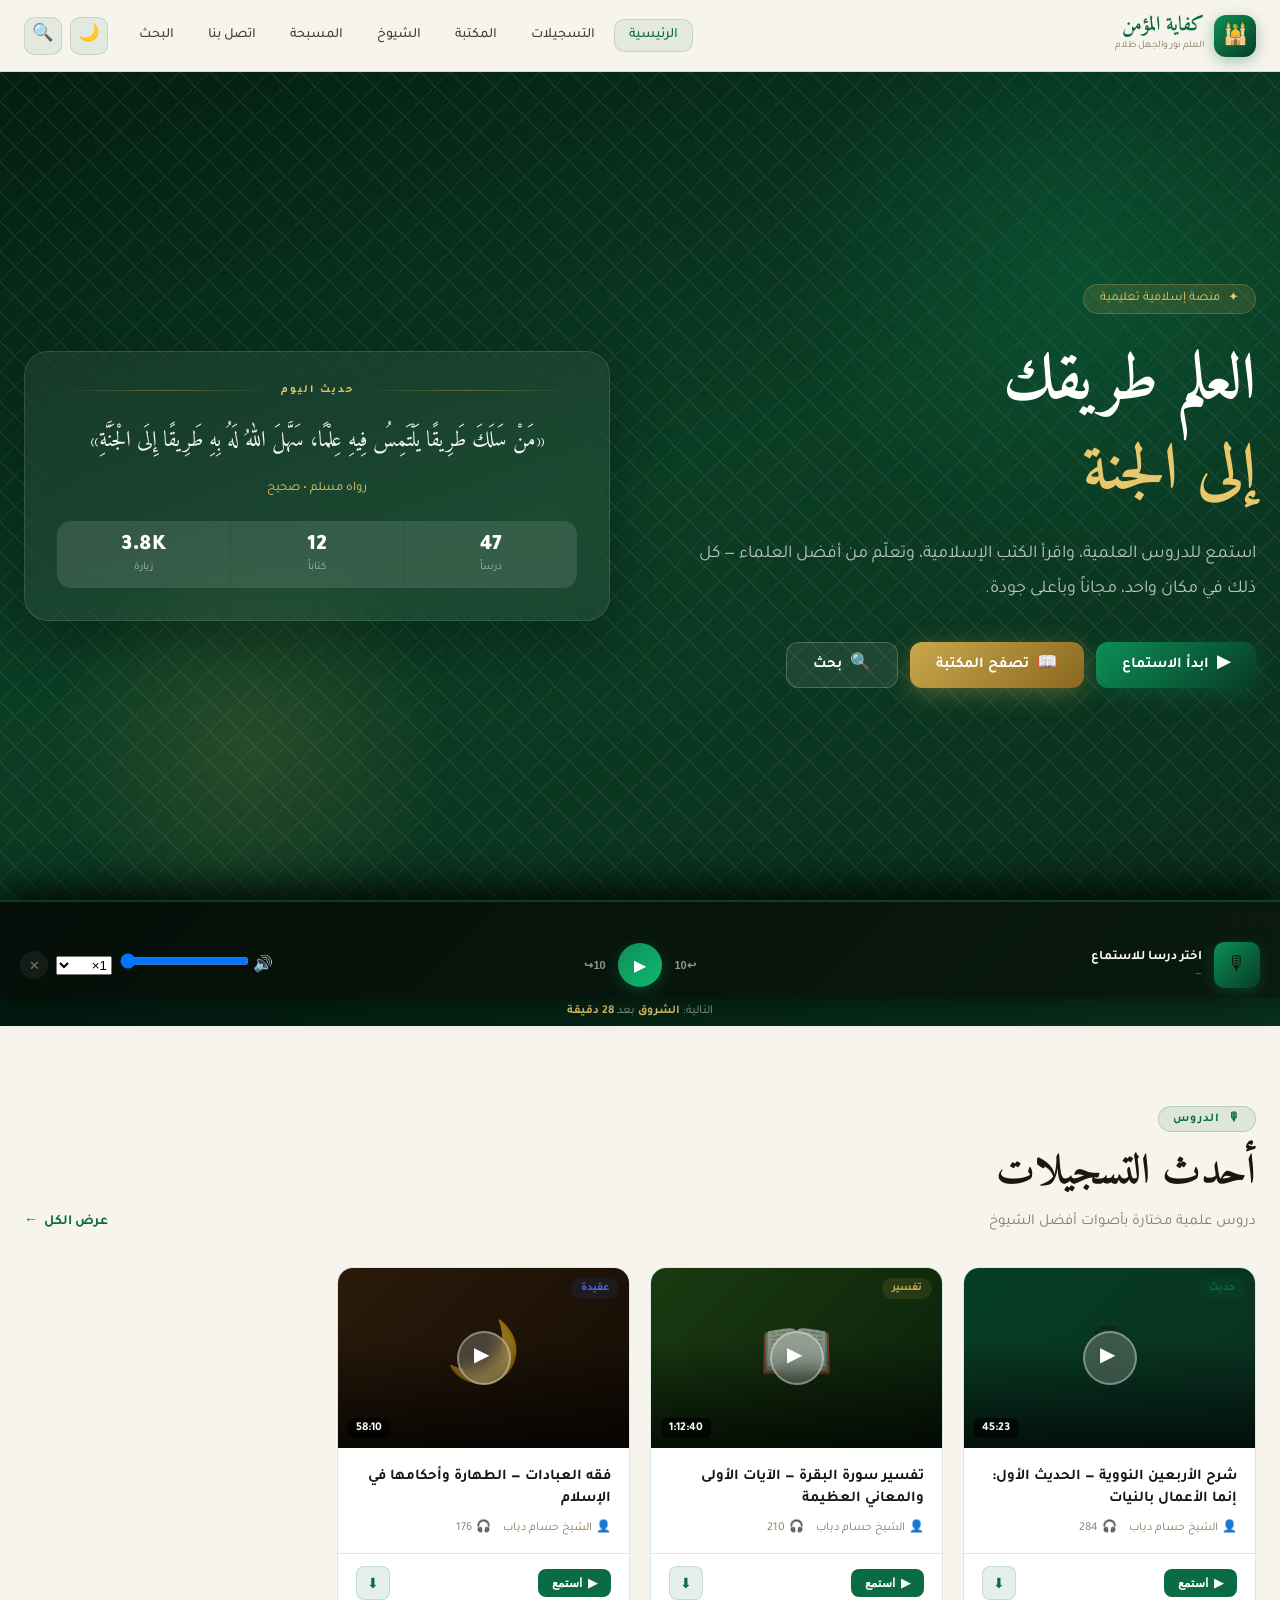
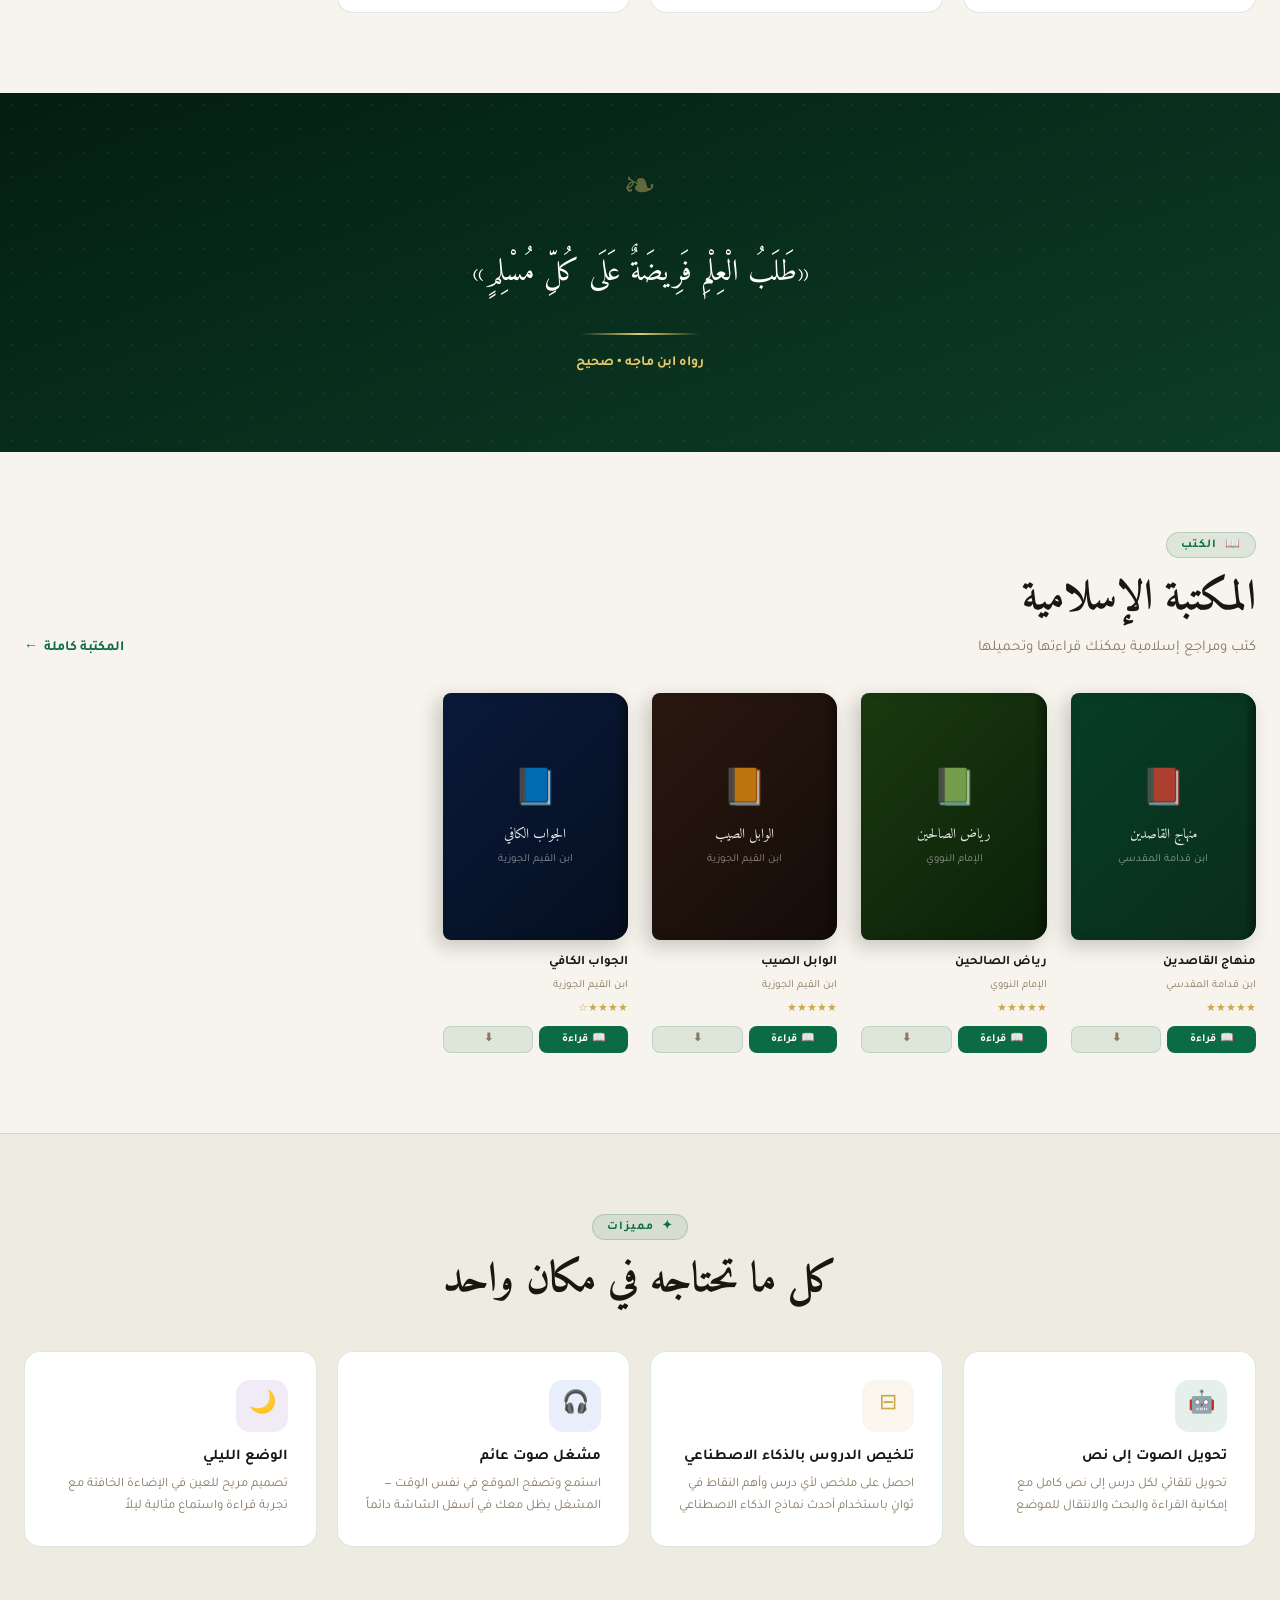
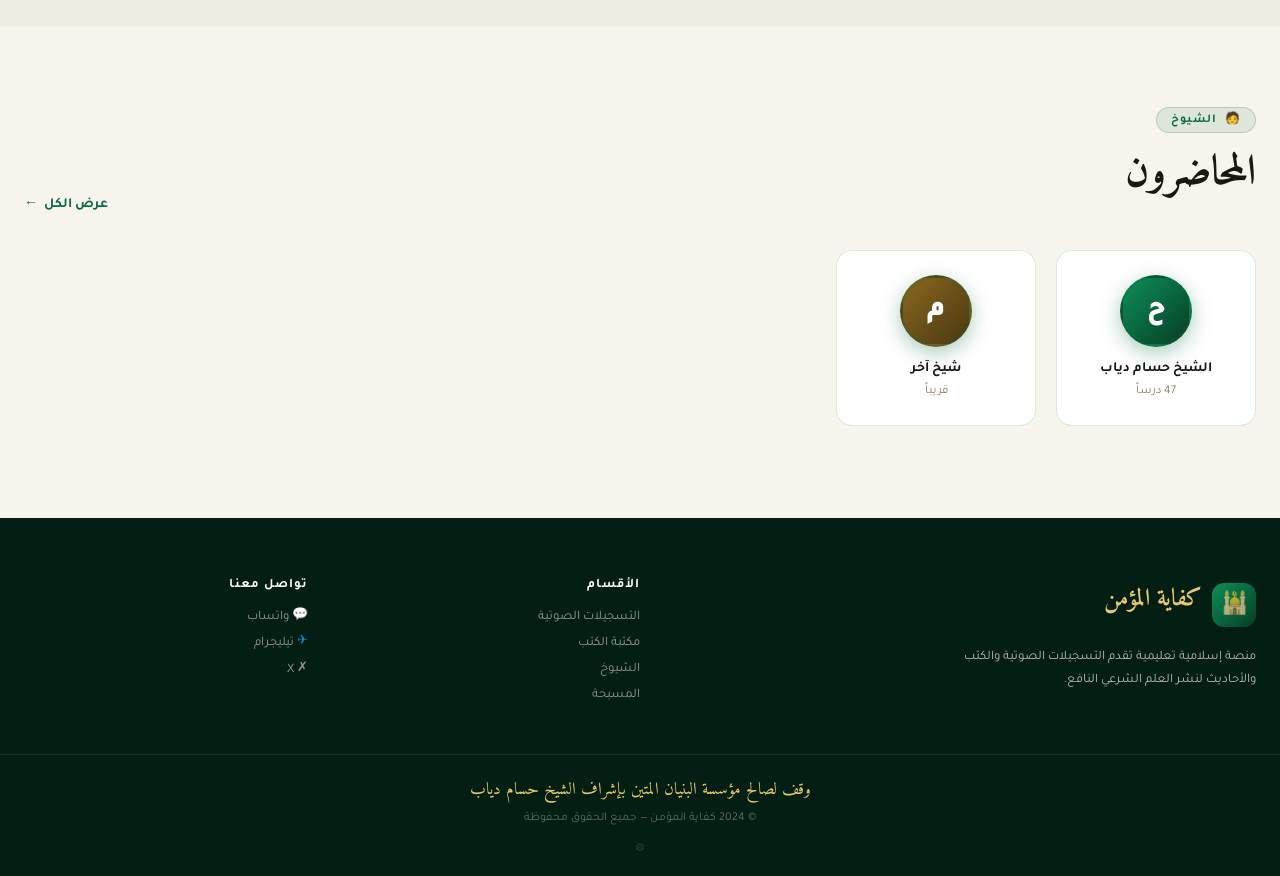
==== index.html @ f6c6e43e "Add files via upload" ====
<!DOCTYPE html>
<html lang="ar" dir="rtl">
<head>
<meta charset="UTF-8">
<meta name="viewport" content="width=device-width, initial-scale=1.0">
<title>كفاية المؤمن</title>
<script>(function(){var t=localStorage.getItem('theme');if(t==='dark')document.documentElement.setAttribute('data-theme','dark');})()</script>
<link rel="stylesheet" href="styles.css">
<link href="https://fonts.googleapis.com/css2?family=Amiri+Quran&family=Amiri:ital,wght@0,400;0,700;1,400&family=Tajawal:wght@300;400;500;700;800;900&family=Noto+Naskh+Arabic:wght@400;500;600;700&display=swap" rel="stylesheet">

</head>
<body>

<!-- NAV -->
<nav id="main-nav">
  <div class="nav-inner">
    <div class="nav-logo" onclick="window.location.href=window.location.pathname" style="cursor:pointer">
      <div class="nav-logo-icon">🕌</div>
      <div class="nav-logo-text">
        <h1>كفاية المؤمن</h1>
        <span>العلم نور والجهل ظلام</span>
      </div>
    </div>
    <div class="nav-links">
      <div class="nav-link active" onclick="showPage('home',this)">الرئيسية</div>
      <div class="nav-link" onclick="showPage('audios',this)">التسجيلات</div>
      <div class="nav-link" onclick="showPage('books',this)">المكتبة</div>
      <div class="nav-link" onclick="showPage('sheikhs-page',this)">الشيوخ</div>
      <div class="nav-link" onclick="showPage('tasbih-page',this)">المسبحة</div>
      <div class="nav-link" onclick="showPage('contact',this)">اتصل بنا</div>
      <div class="nav-link" onclick="showPage('search-page',this)">البحث</div>
    </div>
    <div class="nav-actions">
      <div class="nav-btn" onclick="toggleDark()" id="dark-toggle" title="الوضع الليلي"><span class="ic">🌙</span></div>
      <div class="nav-btn" onclick="showPage('search-page',null)" title="بحث"><span class="ic">🔍</span></div>
      <div class="nav-btn nav-menu-btn" onclick="openMobileNav()"><span class="ic">☰</span></div>
    </div>
  </div>
</nav>

<!-- MOBILE NAV -->
<div class="overlay-bg" id="mob-overlay" onclick="closeMobileNav()"></div>
<div class="mobile-nav" id="mobile-nav">
  <button class="mobile-close" onclick="closeMobileNav()"><span class="ic">✕</span></button>
  <div class="mobile-nav-link active" onclick="showPage('home');closeMobileNav()"><span class="ic">🏠</span> الرئيسية</div>
  <div class="mobile-nav-link" onclick="showPage('audios');closeMobileNav()"><span class="ic">🎙</span> التسجيلات</div>
  <div class="mobile-nav-link" onclick="showPage('books');closeMobileNav()"><span class="ic">📖</span> المكتبة</div>
  <div class="mobile-nav-link" onclick="showPage('sheikhs-page');closeMobileNav()"><span class="ic">🧑</span> الشيوخ</div>
  <div class="mobile-nav-link" onclick="showPage('tasbih-page');closeMobileNav()"><span class="ic">📿</span> المسبحة</div>
  <div class="mobile-nav-link" onclick="showPage('search-page');closeMobileNav()"><span class="ic">🔍</span> البحث</div>
</div>

<!-- ══════════════════════════════════
         HOME PAGE
══════════════════════════════════ -->
<div class="page active" id="page-home">

  <!-- HERO -->
  <section class="hero">
    <div class="hero-pattern"></div>
    <div class="hero-glow"></div>
    <div class="hero-glow2"></div>
    <div class="hero-inner">
      <div class="hero-content">
        <div class="hero-badge"><span class="ic">✦</span> منصة إسلامية تعليمية</div>
        <h1 class="hero-title">
          العلم طريقك
          <em>إلى الجنة</em>
        </h1>
        <p class="hero-desc">استمع للدروس العلمية، واقرأ الكتب الإسلامية، وتعلّم من أفضل العلماء — كل ذلك في مكان واحد، مجاناً وبأعلى جودة.</p>
        <div class="hero-btns">
          <button class="btn btn-primary" onclick="showPage('audios')"><span class="ic">▶</span> ابدأ الاستماع</button>
          <button class="btn btn-gold" onclick="showPage('books')"><span class="ic">📖</span> تصفح المكتبة</button>
          <button class="btn btn-outline" onclick="showPage('search-page')"><span class="ic">🔍</span> بحث</button>
        </div>
      </div>
      <div class="hero-card">
        <div class="hero-hadith-label">حديث اليوم</div>
        <p class="hero-hadith-text">«مَنْ سَلَكَ طَرِيقًا يَلْتَمِسُ فِيهِ عِلْمًا، سَهَّلَ اللهُ لَهُ بِهِ طَرِيقًا إِلَى الْجَنَّةِ»</p>
        <p class="hero-hadith-src">رواه مسلم • صحيح</p>
        <div class="hero-stats">
          <div class="hero-stat"><strong>47</strong><span>درساً</span></div>
          <div class="hero-stat"><strong>12</strong><span>كتاباً</span></div>
          <div class="hero-stat"><strong>3.8K</strong><span>زيارة</span></div>
        </div>
      </div>
    </div>
  </section>

  <!-- PRAYER TIMES -->
  <div class="prayer-bar" id="prayer-bar-section">
    <div class="prayer-inner">
      <div class="prayer-title"><span class="ic">🕌</span> مواقيت الصلاة</div>
      <div class="prayer-times" id="prayer-times-wrap">
        <div class="prayer-loading">جارٍ تحميل المواقيت...</div>
      </div>
      <div style="display:flex;align-items:center;gap:10px;margin-right:auto;flex-wrap:wrap">
        <div class="prayer-location" id="prayer-location-label"><span class="ic">📍</span> <span id="prayer-city-name">دمشق</span></div>
        <button class="prayer-change-btn" onclick="openPrayerModal()" title="تغيير المدينة">
          <span class="ic">⚙</span> تغيير
        </button>
        <button class="prayer-gps-btn" onclick="getPrayerByGPS()" id="gps-btn" title="موقعي الحالي">
          <span class="ic">📍</span> موقعي
        </button>
      </div>
    </div>
    <!-- Countdown -->
    <div style="background:rgba(0,0,0,0.2);text-align:center;padding:8px;font-size:12px;color:rgba(255,255,255,0.6)" id="prayer-countdown-bar">
      التالية: <strong id="next-prayer-name" style="color:var(--gold2)">—</strong> بعد <strong id="next-prayer-countdown" style="color:var(--gold2)">—</strong>
    </div>
  </div>

  <!-- PRAYER CITY MODAL -->
  <div class="modal-overlay" id="prayer-modal" style="z-index:500">
    <div class="modal" style="max-width:460px">
      <div class="modal-header" style="border-bottom:1px solid var(--border);padding-bottom:16px;margin-bottom:20px">
        <h3 style="font-size:17px;font-weight:700;display:flex;align-items:center;gap:8px"><span class="ic">🕌</span> اختر مدينتك</h3>
        <button onclick="closePrayerModal()" style="background:none;border:none;font-size:18px;cursor:pointer;color:var(--text3)">✕</button>
      </div>

      <!-- GPS Option -->
      <div id="gps-option" style="background:rgba(11,107,66,0.08);border:1px solid rgba(11,107,66,0.2);border-radius:12px;padding:16px;margin-bottom:16px;display:flex;align-items:center;gap:12px;cursor:pointer;transition:all .2s" onclick="getPrayerByGPS();closePrayerModal()">
        <div style="width:44px;height:44px;border-radius:12px;background:var(--em);display:flex;align-items:center;justify-content:center;font-size:20px;flex-shrink:0">📍</div>
        <div>
          <strong style="display:block;font-size:14px;margin-bottom:3px">استخدام موقعي الحالي</strong>
          <span style="font-size:12px;color:var(--text3)">يحدد موقعك تلقائياً ويعطيك مواقيت دقيقة</span>
        </div>
        <span style="margin-right:auto;font-size:18px">←</span>
      </div>

      <!-- Search -->
      <div style="position:relative;margin-bottom:14px">
        <input type="text" id="city-search-input" placeholder="ابحث عن مدينة..." oninput="filterCities()" 
          style="width:100%;padding:11px 40px 11px 14px;border:1px solid var(--border);border-radius:10px;background:var(--bg2);color:var(--text);font-family:'Tajawal',sans-serif;font-size:14px;outline:none">
        <span style="position:absolute;right:14px;top:50%;transform:translateY(-50%);color:var(--text3)">🔍</span>
      </div>

      <!-- Cities Grid -->
      <div id="cities-grid" style="display:grid;grid-template-columns:1fr 1fr;gap:8px;max-height:320px;overflow-y:auto;padding-left:4px"></div>
    </div>
  </div>

  <!-- LATEST AUDIOS -->
  <div class="section fade-up">
    <div class="sec-head-row">
      <div>
        <div class="sec-label"><span class="ic">🎙</span> الدروس</div>
        <h2 class="sec-title">أحدث التسجيلات</h2>
        <p class="sec-sub">دروس علمية مختارة بأصوات أفضل الشيوخ</p>
      </div>
      <div class="link-more" onclick="showPage('audios')">عرض الكل <span class="ic">←</span></div>
    </div>
    <div class="audios-grid">
      <!-- Card 1 -->
      <div class="audio-card" onclick="showAudioDetail()">
        <div class="audio-thumb">
          <div class="audio-thumb-inner">🎙</div>
          <div class="audio-thumb-overlay"></div>
          <div class="audio-play-btn"><span class="ic">▶</span></div>
          <div class="audio-duration">45:23</div>
          <div class="audio-cat"><span class="badge badge-green">حديث</span></div>
        </div>
        <div class="audio-body">
          <h3>شرح الأربعين النووية — الحديث الأول: إنما الأعمال بالنيات</h3>
          <div class="audio-meta">
            <span><span class="ic">👤</span> الشيخ حسام دياب</span>
            <span><span class="ic">🎧</span> 284</span>
          </div>
        </div>
        <div class="audio-footer">
          <button class="btn-play-small" onclick="event.stopPropagation();showToast('يتم تحميل الدرس من قاعدة البيانات...','success')"><span class="ic">▶</span> استمع</button>
          <button class="btn-download" title="تحميل" onclick="event.stopPropagation();showToast('أضف الملف في لوحة التحكم أولاً','error')"><span class="ic">⬇</span></button>
        </div>
      </div>
      <!-- Card 2 -->
      <div class="audio-card">
        <div class="audio-thumb" style="background:linear-gradient(135deg,#1a3a10,#0a200a)">
          <div class="audio-thumb-inner">📖</div>
          <div class="audio-thumb-overlay"></div>
          <div class="audio-play-btn"><span class="ic">▶</span></div>
          <div class="audio-duration">1:12:40</div>
          <div class="audio-cat"><span class="badge badge-gold">تفسير</span></div>
        </div>
        <div class="audio-body">
          <h3>تفسير سورة البقرة — الآيات الأولى والمعاني العظيمة</h3>
          <div class="audio-meta">
            <span><span class="ic">👤</span> الشيخ حسام دياب</span>
            <span><span class="ic">🎧</span> 210</span>
          </div>
        </div>
        <div class="audio-footer">
          <button class="btn-play-small" onclick="showToast('يتم تحميل الدرس من قاعدة البيانات...','success')"><span class="ic">▶</span> استمع</button>
          <button class="btn-download" onclick="showToast('أضف الملف في لوحة التحكم أولاً','error')"><span class="ic">⬇</span></button>
        </div>
      </div>
      <!-- Card 3 -->
      <div class="audio-card">
        <div class="audio-thumb" style="background:linear-gradient(135deg,#2a1a0a,#150d05)">
          <div class="audio-thumb-inner">🌙</div>
          <div class="audio-thumb-overlay"></div>
          <div class="audio-play-btn"><span class="ic">▶</span></div>
          <div class="audio-duration">58:10</div>
          <div class="audio-cat"><span class="badge badge-blue">عقيدة</span></div>
        </div>
        <div class="audio-body">
          <h3>فقه العبادات — الطهارة وأحكامها في الإسلام</h3>
          <div class="audio-meta">
            <span><span class="ic">👤</span> الشيخ حسام دياب</span>
            <span><span class="ic">🎧</span> 176</span>
          </div>
        </div>
        <div class="audio-footer">
          <button class="btn-play-small" onclick="showToast('يتم تحميل الدرس من قاعدة البيانات...','success')"><span class="ic">▶</span> استمع</button>
          <button class="btn-download" onclick="showToast('أضف الملف في لوحة التحكم أولاً','error')"><span class="ic">⬇</span></button>
        </div>
      </div>
    </div>
  </div>

  <!-- HADITH SECTION -->
  <div class="hadith-section">
    <div class="hadith-pattern"></div>
    <div class="hadith-inner">
      <div class="hadith-ornament">❧</div>
      <p class="hadith-text">«طَلَبُ الْعِلْمِ فَرِيضَةٌ عَلَى كُلِّ مُسْلِمٍ»</p>
      <div class="hadith-divider"></div>
      <p class="hadith-source">رواه ابن ماجه • صحيح</p>
    </div>
  </div>

  <!-- BOOKS SECTION -->
  <div class="section fade-up">
    <div class="sec-head-row">
      <div>
        <div class="sec-label"><span class="ic">📖</span> الكتب</div>
        <h2 class="sec-title">المكتبة الإسلامية</h2>
        <p class="sec-sub">كتب ومراجع إسلامية يمكنك قراءتها وتحميلها</p>
      </div>
      <div class="link-more" onclick="showPage('books')">المكتبة كاملة <span class="ic">←</span></div>
    </div>
    <div class="books-grid">
      <div class="book-card">
        <div class="book-cover-wrap">
          <div class="book-cover">
            <div class="book-cover-inner">
              <div class="book-icon">📕</div>
              <div class="book-cover-title">منهاج القاصدين</div>
              <div class="book-cover-author">ابن قدامة المقدسي</div>
            </div>
          </div>
        </div>
        <div class="book-info">
          <h4>منهاج القاصدين</h4>
          <span>ابن قدامة المقدسي</span>
          <div class="book-stars">★★★★★</div>
          <div class="book-actions">
            <button class="book-btn book-btn-read"><span class="ic">📖</span> قراءة</button>
            <button class="book-btn book-btn-dl" onclick="showToast('أضف الملف في لوحة التحكم أولاً','error')"><span class="ic">⬇</span></button>
          </div>
        </div>
      </div>
      <div class="book-card">
        <div class="book-cover-wrap">
          <div class="book-cover" style="background:linear-gradient(135deg,#1a3a10,#0a2008)">
            <div class="book-cover-inner">
              <div class="book-icon">📗</div>
              <div class="book-cover-title">رياض الصالحين</div>
              <div class="book-cover-author">الإمام النووي</div>
            </div>
          </div>
        </div>
        <div class="book-info">
          <h4>رياض الصالحين</h4>
          <span>الإمام النووي</span>
          <div class="book-stars">★★★★★</div>
          <div class="book-actions">
            <button class="book-btn book-btn-read"><span class="ic">📖</span> قراءة</button>
            <button class="book-btn book-btn-dl" onclick="showToast('أضف الملف في لوحة التحكم أولاً','error')"><span class="ic">⬇</span></button>
          </div>
        </div>
      </div>
      <div class="book-card">
        <div class="book-cover-wrap">
          <div class="book-cover" style="background:linear-gradient(135deg,#2a1810,#150c08)">
            <div class="book-cover-inner">
              <div class="book-icon">📙</div>
              <div class="book-cover-title">الوابل الصيب</div>
              <div class="book-cover-author">ابن القيم الجوزية</div>
            </div>
          </div>
        </div>
        <div class="book-info">
          <h4>الوابل الصيب</h4>
          <span>ابن القيم الجوزية</span>
          <div class="book-stars">★★★★★</div>
          <div class="book-actions">
            <button class="book-btn book-btn-read"><span class="ic">📖</span> قراءة</button>
            <button class="book-btn book-btn-dl" onclick="showToast('أضف الملف في لوحة التحكم أولاً','error')"><span class="ic">⬇</span></button>
          </div>
        </div>
      </div>
      <div class="book-card">
        <div class="book-cover-wrap">
          <div class="book-cover" style="background:linear-gradient(135deg,#0a1a3a,#060f20)">
            <div class="book-cover-inner">
              <div class="book-icon">📘</div>
              <div class="book-cover-title">الجواب الكافي</div>
              <div class="book-cover-author">ابن القيم الجوزية</div>
            </div>
          </div>
        </div>
        <div class="book-info">
          <h4>الجواب الكافي</h4>
          <span>ابن القيم الجوزية</span>
          <div class="book-stars">★★★★☆</div>
          <div class="book-actions">
            <button class="book-btn book-btn-read"><span class="ic">📖</span> قراءة</button>
            <button class="book-btn book-btn-dl" onclick="showToast('أضف الملف في لوحة التحكم أولاً','error')"><span class="ic">⬇</span></button>
          </div>
        </div>
      </div>
    </div>
  </div>

  <!-- FEATURES -->
  <div style="background:var(--bg2);padding:80px 0;border-top:1px solid var(--border)">
    <div class="section" style="padding-top:0;padding-bottom:0">
      <div class="sec-head" style="text-align:center">
        <div class="sec-label" style="margin:0 auto 12px"><span class="ic">✦</span> مميزات</div>
        <h2 class="sec-title">كل ما تحتاجه في مكان واحد</h2>
      </div>
      <div class="features-grid">
        <div class="feature-card">
          <div class="feature-icon fi-green"><span class="ic">🤖</span></div>
          <h3>تحويل الصوت إلى نص</h3>
          <p>تحويل تلقائي لكل درس إلى نص كامل مع إمكانية القراءة والبحث والانتقال للموضع</p>
        </div>
        <div class="feature-card">
          <div class="feature-icon fi-gold"><span class="ic">⊟</span></div>
          <h3>تلخيص الدروس بالذكاء الاصطناعي</h3>
          <p>احصل على ملخص لأي درس وأهم النقاط في ثوانٍ باستخدام أحدث نماذج الذكاء الاصطناعي</p>
        </div>
        <div class="feature-card">
          <div class="feature-icon fi-blue"><span class="ic">🎧</span></div>
          <h3>مشغل صوت عائم</h3>
          <p>استمع وتصفح الموقع في نفس الوقت — المشغل يظل معك في أسفل الشاشة دائماً</p>
        </div>
        <div class="feature-card">
          <div class="feature-icon fi-purple"><span class="ic">🌙</span></div>
          <h3>الوضع الليلي</h3>
          <p>تصميم مريح للعين في الإضاءة الخافتة مع تجربة قراءة واستماع مثالية ليلاً</p>
        </div>
      </div>
    </div>
  </div>

  <!-- SHEIKHS PREVIEW -->
  <div class="section fade-up">
    <div class="sec-head-row">
      <div>
        <div class="sec-label"><span class="ic">🧑</span> الشيوخ</div>
        <h2 class="sec-title">المحاضرون</h2>
      </div>
      <div class="link-more" onclick="showPage('sheikhs-page')">عرض الكل <span class="ic">←</span></div>
    </div>
    <div class="sheikhs-grid">
      <div class="sheikh-card" onclick="showPage('sheikhs-page')">
        <div class="sheikh-avatar">ح</div>
        <h3>الشيخ حسام دياب</h3>
        <span>47 درساً</span>
      </div>
      <div class="sheikh-card">
        <div class="sheikh-avatar" style="background:linear-gradient(135deg,#8a6820,#4a3810)">م</div>
        <h3>شيخ آخر</h3>
        <span>قريباً</span>
      </div>
    </div>
  </div>

</div><!-- end home -->

<!-- ══════════════════════════════════
         AUDIOS PAGE
══════════════════════════════════ -->
<div class="page" id="page-audios">
  <div style="background:linear-gradient(160deg,var(--em-deep),#0b3d24);padding:60px 24px 40px">
    <div style="max-width:1280px;margin:0 auto">
      <div class="sec-label" style="margin-bottom:12px"><span class="ic">🎙</span> الدروس</div>
      <h1 style="font-family:'Amiri',serif;font-size:clamp(28px,4vw,44px);color:white;margin-bottom:12px">التسجيلات الصوتية</h1>
      <p style="color:rgba(255,255,255,0.6);font-size:15px">دروس ومحاضرات علمية متنوعة</p>
    </div>
  </div>
  <div class="section">
    <!-- Filters -->
    <div style="display:flex;gap:10px;flex-wrap:wrap;margin-bottom:28px;align-items:center">
      <div style="display:flex;align-items:center;gap:8px;background:var(--card);border:1px solid var(--border);border-radius:10px;padding:9px 14px;flex:1;min-width:200px">
        <span class="ic" style="color:var(--text3)">🔍</span>
        <input type="text" placeholder="البحث في التسجيلات..." style="border:none;background:none;font-family:'Tajawal',sans-serif;font-size:14px;color:var(--text);outline:none;flex:1">
      </div>
      <select style="padding:10px 14px;background:var(--card);border:1px solid var(--border);border-radius:10px;color:var(--text);font-family:'Tajawal',sans-serif;font-size:14px;outline:none">
        <option>كل التصنيفات</option>
        <option>فقه</option><option>تفسير</option><option>عقيدة</option><option>سيرة</option><option>حديث</option>
      </select>
    </div>
    <div class="audios-grid">
      <div class="audio-card" onclick="showAudioDetail()">
        <div class="audio-thumb"><div class="audio-thumb-inner">🎙</div><div class="audio-thumb-overlay"></div><div class="audio-play-btn"><span class="ic">▶</span></div><div class="audio-duration">45:23</div><div class="audio-cat"><span class="badge badge-green">حديث</span></div></div>
        <div class="audio-body"><h3>شرح الأربعين النووية — الحديث الأول</h3><div class="audio-meta"><span><span class="ic">👤</span> الشيخ حسام دياب</span><span><span class="ic">🎧</span> 284</span></div></div>
        <div class="audio-footer"><button class="btn-play-small" onclick="event.stopPropagation();showToast('يتم تحميل الدرس من قاعدة البيانات...','success')"><span class="ic">▶</span> استمع</button><button class="btn-download" onclick="event.stopPropagation();showToast('أضف الملف في لوحة التحكم أولاً','error')"><span class="ic">⬇</span></button></div>
      </div>
      <div class="audio-card">
        <div class="audio-thumb" style="background:linear-gradient(135deg,#1a3a10,#0a200a)"><div class="audio-thumb-inner">📖</div><div class="audio-thumb-overlay"></div><div class="audio-play-btn"><span class="ic">▶</span></div><div class="audio-duration">1:12:40</div><div class="audio-cat"><span class="badge badge-gold">تفسير</span></div></div>
        <div class="audio-body"><h3>تفسير سورة البقرة — الجزء الأول</h3><div class="audio-meta"><span><span class="ic">👤</span> الشيخ حسام دياب</span><span><span class="ic">🎧</span> 210</span></div></div>
        <div class="audio-footer"><button class="btn-play-small" onclick="showToast('يتم تحميل الدرس من قاعدة البيانات...','success')"><span class="ic">▶</span> استمع</button><button class="btn-download" onclick="showToast('أضف الملف في لوحة التحكم أولاً','error')"><span class="ic">⬇</span></button></div>
      </div>
      <div class="audio-card">
        <div class="audio-thumb" style="background:linear-gradient(135deg,#2a1a0a,#150d05)"><div class="audio-thumb-inner">🌙</div><div class="audio-thumb-overlay"></div><div class="audio-play-btn"><span class="ic">▶</span></div><div class="audio-duration">58:10</div><div class="audio-cat"><span class="badge badge-blue">عقيدة</span></div></div>
        <div class="audio-body"><h3>فقه العبادات — الطهارة وأحكامها</h3><div class="audio-meta"><span><span class="ic">👤</span> الشيخ حسام دياب</span><span><span class="ic">🎧</span> 176</span></div></div>
        <div class="audio-footer"><button class="btn-play-small" onclick="showToast('يتم تحميل الدرس من قاعدة البيانات...','success')"><span class="ic">▶</span> استمع</button><button class="btn-download" onclick="showToast('أضف الملف في لوحة التحكم أولاً','error')"><span class="ic">⬇</span></button></div>
      </div>
      <div class="audio-card">
        <div class="audio-thumb" style="background:linear-gradient(135deg,#0a2030,#050f18)"><div class="audio-thumb-inner">🕌</div><div class="audio-thumb-overlay"></div><div class="audio-play-btn"><span class="ic">▶</span></div><div class="audio-duration">1:05:00</div><div class="audio-cat"><span class="badge badge-blue">سيرة</span></div></div>
        <div class="audio-body"><h3>السيرة النبوية — حياة المصطفى ﷺ</h3><div class="audio-meta"><span><span class="ic">👤</span> الشيخ حسام دياب</span><span><span class="ic">🎧</span> 142</span></div></div>
        <div class="audio-footer"><button class="btn-play-small" onclick="showToast('يتم تحميل الدرس من قاعدة البيانات...','success')"><span class="ic">▶</span> استمع</button><button class="btn-download" onclick="showToast('أضف الملف في لوحة التحكم أولاً','error')"><span class="ic">⬇</span></button></div>
      </div>
    </div>
  </div>
</div>

<!-- ══════════════════════════════════
     AUDIO DETAIL PAGE
══════════════════════════════════ -->
<div class="page" id="page-audio-detail">
  <!-- Hero -->
  <div class="audio-detail-hero">
    <div class="audio-detail-inner">
      <div class="audio-detail-thumb" id="detail-thumb">🎙</div>
      <div class="audio-detail-info" style="flex:1">
        <span class="badge badge-green" id="detail-category" style="margin-bottom:12px">درس</span>
        <h1 id="detail-title">جارٍ التحميل...</h1>
        <div class="audio-detail-meta">
          <span id="detail-sheikh"><span class="ic">👤</span> —</span>
          <span id="detail-duration"><span class="ic">⏱</span> —</span>
          <span id="detail-plays"><span class="ic">🎧</span> 0 استماع</span>
          <span id="detail-date"><span class="ic">📅</span> —</span>
        </div>
        <div class="audio-detail-btns">
          <button class="btn btn-primary" id="detail-play-btn" onclick="detailPlayAudio()">
            <span class="ic">▶</span> استمع الآن
          </button>
          <button class="btn btn-gold" id="detail-download-btn" onclick="detailDownloadAudio()">
            <span class="ic">⬇</span> تحميل
          </button>
        </div>
      </div>
    </div>
  </div>

  <div style="max-width:1000px;margin:0 auto;padding:0 24px 80px">

    <!-- Now Playing indicator -->
    <div id="detail-now-playing" style="display:none;background:rgba(11,107,66,0.08);border:1px solid rgba(11,107,66,0.2);border-radius:14px;padding:14px 20px;margin:20px 0;display:flex;align-items:center;gap:12px">
      <div style="display:flex;gap:4px;align-items:flex-end;height:20px">
        <div class="eq-bar" style="width:3px;background:var(--em);border-radius:2px;animation:eqBar 0.8s ease-in-out infinite;animation-delay:0s"></div>
        <div class="eq-bar" style="width:3px;background:var(--em);border-radius:2px;animation:eqBar 0.8s ease-in-out infinite;animation-delay:0.2s"></div>
        <div class="eq-bar" style="width:3px;background:var(--em);border-radius:2px;animation:eqBar 0.8s ease-in-out infinite;animation-delay:0.4s"></div>
      </div>
      <span style="font-size:13px;font-weight:700;color:var(--em)">يتم التشغيل الآن في المشغل أدناه</span>
    </div>

    <!-- Share -->
    <div style="margin:24px 0 28px">
      <h3 style="font-size:15px;font-weight:700;margin-bottom:12px;display:flex;align-items:center;gap:8px">
        <span class="ic" style="color:var(--em)">↗</span> مشاركة الدرس
      </h3>
      <div class="share-btns">
        <button class="share-btn share-wa" onclick="shareLesson('wa')"><span class="ic">💬</span> واتساب</button>
        <button class="share-btn share-tg" onclick="shareLesson('tg')"><span class="ic">✈</span> تيليجرام</button>
        <button class="share-btn share-x"  onclick="shareLesson('x')"><span class="ic">✗</span> X</button>
        <button class="share-btn share-copy" onclick="copyLessonLink()"><span class="ic">🔗</span> نسخ الرابط</button>
      </div>
    </div>

    <!-- AI Tools -->
    <div style="margin-bottom:28px">
      <h3 style="font-size:15px;font-weight:700;margin-bottom:12px;display:flex;align-items:center;gap:8px">
        <span class="ic" style="color:var(--em)">🤖</span> أدوات الذكاء الاصطناعي
      </h3>
      <div class="ai-tools">
        <button class="ai-btn" onclick="showAIResult('summary')"><span class="ic">⊟</span> تلخيص الدرس</button>
        <button class="ai-btn" onclick="showAIResult('questions')"><span class="ic">❓</span> أسئلة مراجعة</button>
        <button class="ai-btn" onclick="showAIResult('article')"><span class="ic">📰</span> تحويل لمقال</button>
      </div>
      <div class="ai-result" id="ai-result">
        <h4><span class="ic">🤖</span> <span id="ai-result-title"></span></h4>
        <div id="ai-result-content"></div>
      </div>
    </div>

    <!-- Transcript -->
    <div>
      <h3 style="font-size:15px;font-weight:700;margin-bottom:12px;display:flex;align-items:center;gap:8px">
        <span class="ic" style="color:var(--em)">📄</span> نص الدرس
        <span style="font-size:12px;color:var(--text3);font-weight:400">(اضغط على أي جملة للانتقال إليها في المشغل)</span>
      </h3>
      <div class="transcript-box" id="transcript-box">
        <span style="color:var(--text3)">لا يوجد نص متاح لهذا الدرس</span>
      </div>
    </div>

  </div>
</div>

<!-- ══════════════════════════════════
     BOOKS PAGE
══════════════════════════════════ -->
<div class="page" id="page-books">
  <div style="background:linear-gradient(160deg,var(--em-deep),#0b3d24);padding:60px 24px 40px">
    <div style="max-width:1280px;margin:0 auto">
      <div class="sec-label" style="margin-bottom:12px"><span class="ic">📖</span> الكتب</div>
      <h1 style="font-family:'Amiri',serif;font-size:clamp(28px,4vw,44px);color:white;margin-bottom:12px">المكتبة الإسلامية</h1>
      <p style="color:rgba(255,255,255,0.6);font-size:15px">كتب ومراجع إسلامية للقراءة والتحميل</p>
    </div>
  </div>
  <div class="section">
    <div style="display:flex;gap:10px;flex-wrap:wrap;margin-bottom:28px">
      <div style="display:flex;align-items:center;gap:8px;background:var(--card);border:1px solid var(--border);border-radius:10px;padding:9px 14px;flex:1;min-width:200px">
        <span class="ic" style="color:var(--text3)">🔍</span>
        <input type="text" placeholder="البحث في الكتب..." style="border:none;background:none;font-family:'Tajawal',sans-serif;font-size:14px;color:var(--text);outline:none;flex:1">
      </div>
    </div>
    <div class="books-grid">
      <div class="book-card"><div class="book-cover-wrap"><div class="book-cover"><div class="book-cover-inner"><div class="book-icon">📕</div><div class="book-cover-title">منهاج القاصدين</div><div class="book-cover-author">ابن قدامة</div></div></div></div><div class="book-info"><h4>منهاج القاصدين</h4><span>ابن قدامة المقدسي</span><div class="book-stars">★★★★★</div><div class="book-actions"><button class="book-btn book-btn-read"><span class="ic">📖</span> قراءة</button><button class="book-btn book-btn-dl" onclick="showToast('أضف الملف في لوحة التحكم أولاً','error')"><span class="ic">⬇</span></button></div></div></div>
      <div class="book-card"><div class="book-cover-wrap"><div class="book-cover" style="background:linear-gradient(135deg,#1a3a10,#0a2008)"><div class="book-cover-inner"><div class="book-icon">📗</div><div class="book-cover-title">رياض الصالحين</div><div class="book-cover-author">الإمام النووي</div></div></div></div><div class="book-info"><h4>رياض الصالحين</h4><span>الإمام النووي</span><div class="book-stars">★★★★★</div><div class="book-actions"><button class="book-btn book-btn-read"><span class="ic">📖</span> قراءة</button><button class="book-btn book-btn-dl" onclick="showToast('أضف الملف في لوحة التحكم أولاً','error')"><span class="ic">⬇</span></button></div></div></div>
      <div class="book-card"><div class="book-cover-wrap"><div class="book-cover" style="background:linear-gradient(135deg,#2a1810,#150c08)"><div class="book-cover-inner"><div class="book-icon">📙</div><div class="book-cover-title">الوابل الصيب</div><div class="book-cover-author">ابن القيم</div></div></div></div><div class="book-info"><h4>الوابل الصيب</h4><span>ابن القيم الجوزية</span><div class="book-stars">★★★★★</div><div class="book-actions"><button class="book-btn book-btn-read"><span class="ic">📖</span> قراءة</button><button class="book-btn book-btn-dl" onclick="showToast('أضف الملف في لوحة التحكم أولاً','error')"><span class="ic">⬇</span></button></div></div></div>
      <div class="book-card"><div class="book-cover-wrap"><div class="book-cover" style="background:linear-gradient(135deg,#0a1a3a,#060f20)"><div class="book-cover-inner"><div class="book-icon">📘</div><div class="book-cover-title">الجواب الكافي</div><div class="book-cover-author">ابن القيم</div></div></div></div><div class="book-info"><h4>الجواب الكافي</h4><span>ابن القيم الجوزية</span><div class="book-stars">★★★★☆</div><div class="book-actions"><button class="book-btn book-btn-read"><span class="ic">📖</span> قراءة</button><button class="book-btn book-btn-dl" onclick="showToast('أضف الملف في لوحة التحكم أولاً','error')"><span class="ic">⬇</span></button></div></div></div>
      <div class="book-card"><div class="book-cover-wrap"><div class="book-cover" style="background:linear-gradient(135deg,#1a0a2a,#0d0615)"><div class="book-cover-inner"><div class="book-icon">📓</div><div class="book-cover-title">مدارج السالكين</div><div class="book-cover-author">ابن القيم</div></div></div></div><div class="book-info"><h4>مدارج السالكين</h4><span>ابن القيم الجوزية</span><div class="book-stars">★★★★★</div><div class="book-actions"><button class="book-btn book-btn-read"><span class="ic">📖</span> قراءة</button><button class="book-btn book-btn-dl" onclick="showToast('أضف الملف في لوحة التحكم أولاً','error')"><span class="ic">⬇</span></button></div></div></div>
    </div>
  </div>
</div>

<!-- ══════════════════════════════════
     SHEIKHS PAGE
══════════════════════════════════ -->
<div class="page" id="page-sheikhs-page">
  <div style="background:linear-gradient(160deg,var(--em-deep),#0b3d24);padding:60px 24px 40px">
    <div style="max-width:1280px;margin:0 auto">
      <div class="sec-label" style="margin-bottom:12px"><span class="ic">🧑</span> الشيوخ</div>
      <h1 style="font-family:'Amiri',serif;font-size:clamp(28px,4vw,44px);color:white">المحاضرون</h1>
    </div>
  </div>
  <div class="section">
    <div style="display:grid;grid-template-columns:repeat(auto-fill,minmax(280px,1fr));gap:24px">
      <div style="background:var(--card);border:1px solid var(--border);border-radius:var(--r);padding:32px;display:flex;gap:20px;align-items:center;cursor:pointer;transition:all .2s" class="sheikh-big-card">
        <div class="sheikh-avatar" style="width:80px;height:80px;font-size:32px;flex-shrink:0">ح</div>
        <div>
          <h3 style="font-size:18px;font-weight:700;margin-bottom:6px">الشيخ حسام دياب</h3>
          <p style="font-size:13px;color:var(--text3);line-height:1.7;margin-bottom:12px">عالم إسلامي ومحاضر في الفقه وأصوله والحديث النبوي الشريف</p>
          <div style="display:flex;gap:12px;font-size:13px;color:var(--text3)">
            <span><span class="ic" style="color:var(--em)">🎙</span> 47 درساً</span>
          </div>
        </div>
      </div>
    </div>
  </div>
</div>

<!-- ══════════════════════════════════
     TASBIH PAGE
══════════════════════════════════ -->
<div class="page" id="page-tasbih-page">
  <div style="background:linear-gradient(160deg,var(--em-deep),#0b3d24);padding:60px 24px 40px;text-align:center">
    <div class="sec-label" style="margin:0 auto 12px"><span class="ic">📿</span> المسبحة</div>
    <h1 style="font-family:'Amiri',serif;font-size:clamp(28px,4vw,44px);color:white">المسبحة الإلكترونية</h1>
  </div>
  <div class="tasbih-section">
    <div class="tasbih-inner">
      <div class="tasbih-phrases">
        <button class="phrase-btn active" onclick="setPhrase('سبحان الله',this)">سبحان الله</button>
        <button class="phrase-btn" onclick="setPhrase('الحمد لله',this)">الحمد لله</button>
        <button class="phrase-btn" onclick="setPhrase('الله أكبر',this)">الله أكبر</button>
        <button class="phrase-btn" onclick="setPhrase('لا إله إلا الله',this)">لا إله إلا الله</button>
        <button class="phrase-btn" onclick="setPhrase('اللهم صلِّ على محمد',this)">الصلاة على النبي</button>
      </div>
      <p class="tasbih-phrase" id="tasbih-phrase-display">سبحان الله</p>
      <div class="tasbih-counter pulse" onclick="countTasbih()" id="tasbih-counter">
        <div class="tasbih-counter-ring"></div>
        <div class="tasbih-num" id="tasbih-num">0</div>
        <div class="tasbih-label-inner">انقر للتسبيح</div>
      </div>
      <div style="margin:16px 0;font-size:13px;color:var(--text3)">
        <span id="tasbih-rounds">0</span> دورة مكتملة (كل 33)
      </div>
      <div class="tasbih-progress" id="tasbih-beads"></div>
      <div class="tasbih-btns" style="margin-top:20px">
        <button class="tasbih-btn tasbih-reset-btn" onclick="resetTasbih()"><span class="ic">↺</span> إعادة التعيين</button>
      </div>
    </div>
  </div>
</div>

<!-- ══════════════════════════════════
     SEARCH PAGE
══════════════════════════════════ -->
<div class="page" id="page-search-page">
  <div class="search-hero">
    <h2>ابحث في المحتوى</h2>
    <div class="search-big">
      <input type="text" placeholder="ابحث في الدروس والكتب والأحاديث..." id="main-search" oninput="doSearch()">
      <button><span class="ic">🔍</span></button>
    </div>
    <p style="color:rgba(255,255,255,0.4);font-size:13px;margin-top:12px">البحث يشمل عناوين الدروس والكتب والنصوص المحولة</p>
  </div>
  <div class="section" id="search-results">
    <p style="color:var(--text3);text-align:center;padding:40px 0">اكتب في مربع البحث للبدء</p>
  </div>
</div>

<!-- FLOATING PLAYER -->
<audio id="real-audio" preload="none"></audio>
<div class="floating-player" id="floating-player">
  <!-- Top progress bar -->
  <div class="player-topbar" id="p-topbar" onclick="seekAudioFloat(event)">
    <div class="player-topbar-fill" id="p-fill"></div>
  </div>
  <div class="player-inner">
    <!-- Info -->
    <div class="player-info">
      <div class="player-thumb" id="player-thumb-icon">🎙</div>
      <div style="min-width:0">
        <div class="player-title" id="player-title-el">اختر درساً للاستماع</div>
        <div class="player-sheikh" id="player-sheikh-el">—</div>
      </div>
    </div>
    <!-- Controls -->
    <div class="player-controls">
      <div class="player-btns">
        <button class="player-btn" onclick="skipAudio(-10)" title="10ث للخلف" style="font-size:11px">↩10</button>
        <button class="player-btn player-btn-main" id="player-play" onclick="togglePlay()">
          <span id="player-play-icon" style="font-size:18px">▶</span>
        </button>
        <button class="player-btn" onclick="skipAudio(10)" title="10ث للأمام" style="font-size:11px">10↪</button>
      </div>
      <div class="player-progress">
        <span class="player-time" id="p-cur">0:00</span>
        <div class="progress-bar" id="p-bar" onclick="seekAudioFloat(event)">
          <div class="progress-fill" id="p-bar-fill" style="width:0%"></div>
        </div>
        <span class="player-time" id="p-total">0:00</span>
      </div>
    </div>
    <!-- Right -->
    <div class="player-right">
      <button class="player-btn" onclick="toggleMute()" id="mute-btn">🔊</button>
      <input type="range" min="0" max="100" value="90" oninput="setVolume(this.value)"
        style="width:65px;accent-color:#10b870;cursor:pointer">
      <select onchange="setSpeed(this.value)"
        style="background:rgba(255,255,255,0.07);border:1px solid rgba(255,255,255,0.12);color:rgba(255,255,255,0.7);border-radius:6px;padding:4px 6px;font-size:11px;font-family:'Tajawal',sans-serif;cursor:pointer;outline:none">
        <option value="0.75">0.75×</option>
        <option value="1" selected>1×</option>
        <option value="1.25">1.25×</option>
        <option value="1.5">1.5×</option>
        <option value="2">2×</option>
      </select>
      <button class="player-close" onclick="closePlayer()">✕</button>
    </div>
  </div>
</div>

<!-- FOOTER -->
<footer id="main-footer">
  <div class="footer-inner">
    <div class="footer-brand">
      <div style="display:flex;align-items:center;gap:10px;margin-bottom:14px">
        <div style="width:44px;height:44px;border-radius:12px;background:linear-gradient(135deg,var(--em2),var(--em-dark));display:flex;align-items:center;justify-content:center;font-size:22px">🕌</div>
        <h2 style="font-family:'Amiri',serif;font-size:24px;color:var(--gold2)">كفاية المؤمن</h2>
      </div>
      <p>منصة إسلامية تعليمية تقدم التسجيلات الصوتية والكتب والأحاديث لنشر العلم الشرعي النافع.</p>
    </div>
    <div class="footer-col">
      <h4>الأقسام</h4>
      <a class="footer-link" onclick="showPage('audios')">التسجيلات الصوتية</a>
      <a class="footer-link" onclick="showPage('books')">مكتبة الكتب</a>
      <a class="footer-link" onclick="showPage('sheikhs-page')">الشيوخ</a>
      <a class="footer-link" onclick="showPage('tasbih-page')">المسبحة</a>
    </div>
    <div class="footer-col">
      <h4>تواصل معنا</h4>
      <a class="footer-link"><span class="ic" style="color:#25d366">💬</span> واتساب</a>
      <a class="footer-link"><span class="ic" style="color:#0088cc">✈</span> تيليجرام</a>
      <a class="footer-link"><span class="ic">✗</span> X</a>
    </div>
  </div>
  <div class="footer-bottom">
    <p class="footer-waqf">وقف لصالح مؤسسة البنيان المتين بإشراف الشيخ حسام دياب</p>
    <p class="footer-sub">© 2024 كفاية المؤمن — جميع الحقوق محفوظة</p>
    <a class="footer-admin-link" onclick="window.location.href='dashboard.html'">⚙</a>
  </div>
</footer>

<!-- TOAST -->
<div style="position:fixed;bottom:90px;right:24px;z-index:300" id="toast-wrap">
  <div id="main-toast" style="background:#0e1a12;border:1px solid rgba(201,168,76,0.3);border-radius:12px;padding:14px 20px;display:flex;align-items:center;gap:10px;font-size:14px;color:white;box-shadow:0 10px 40px rgba(0,0,0,0.4);transform:translateY(100px);opacity:0;transition:all .3s">
    <span id="toast-icon" style="color:#2dc77a;font-size:18px">✅</span>
    <span id="toast-text">تم</span>
  </div>
</div>


<!-- ═══════════════════════════════════════
     SUPABASE INTEGRATION
═══════════════════════════════════════ -->
<script src="app.js"></script>
</body>
</html><!-- ══ مشغل الصوت العائم ══ -->
<div class="floating-player" id="floating-player">
  <!-- Progress bar on top -->
  <div class="player-progress-wrap" style="padding-top:8px">
    <div class="player-progress-bar" id="progress-bar" onclick="seekProgress(event)">
      <div class="player-progress-fill" id="progress-fill"></div>
    </div>
    <div class="player-times" style="padding:3px 0 0;justify-content:space-between">
      <span id="player-cur">0:00</span>
      <span id="player-total">0:00</span>
    </div>
  </div>

  <div class="player-inner">
    <!-- Info -->
    <div class="player-info">
      <div class="player-thumb" id="player-thumb-el">🎙</div>
      <div class="player-title-wrap">
        <div class="player-title" id="player-title-el">اختر درساً للاستماع</div>
        <div class="player-sheikh" id="player-sheikh-el">—</div>
      </div>
    </div>

    <!-- Controls -->
    <div class="player-controls">
      <div class="player-btns">
        <button class="player-btn" onclick="skipAudio(-10)" title="10ث للخلف" style="font-size:11px;font-weight:700">↩10</button>
        <button class="player-btn player-btn-main" id="player-play-btn" onclick="togglePlay()">▶</button>
        <button class="player-btn" onclick="skipAudio(10)"  title="10ث للأمام" style="font-size:11px;font-weight:700">10↪</button>
      </div>
    </div>

    <!-- Right: volume + speed + close -->
    <div class="player-right">
      <div class="player-vol-wrap">
        <span class="player-vol-icon" onclick="toggleMute()">🔊</span>
        <input class="player-vol-slider" type="range" min="0" max="1" step="0.05" value="1" oninput="setVolume(this.value)" id="vol-slider">
      </div>
      <select class="player-speed" onchange="setSpeed(this.value)" id="fp-speed">
        <option value="0.75">0.75×</option>
        <option value="1" selected>1×</option>
        <option value="1.25">1.25×</option>
        <option value="1.5">1.5×</option>
        <option value="2">2×</option>
      </select>
      <button class="player-close" onclick="closePlayer()" title="إغلاق">✕</button>
    </div>
  </div>
</div><!-- ══════════════════════════════════════════
     CONTACT PAGE
══════════════════════════════════════════ -->
<div class="page" id="page-contact">
  <div style="background:linear-gradient(160deg,var(--em-deep),#0b3d24);padding:60px 24px 40px">
    <div style="max-width:700px;margin:0 auto;text-align:center">
      <div class="sec-label" style="margin-bottom:12px"><span class="ic">✉</span> تواصل معنا</div>
      <h1 style="font-family:'Amiri',serif;font-size:clamp(28px,4vw,42px);color:white;margin-bottom:12px">اتصل بنا</h1>
      <p style="color:rgba(255,255,255,0.6);font-size:15px">نسعد بتواصلك معنا في أي استفسار أو اقتراح</p>
    </div>
  </div>

  <div style="max-width:700px;margin:0 auto;padding:50px 24px 80px">
    <div style="background:var(--card);border:1px solid var(--border);border-radius:20px;padding:36px">

      <div id="contact-success" style="display:none;background:rgba(11,107,66,0.1);border:1px solid rgba(11,107,66,0.3);border-radius:14px;padding:24px;text-align:center;margin-bottom:24px">
        <div style="font-size:48px;margin-bottom:12px">✅</div>
        <h3 style="font-size:18px;font-weight:700;color:var(--em);margin-bottom:8px">تم إرسال رسالتك بنجاح</h3>
        <p style="color:var(--text3);font-size:14px">سنرد عليك في أقرب وقت ممكن على بريدك الإلكتروني.</p>
      </div>

      <div id="contact-form">
        <div style="display:grid;grid-template-columns:1fr 1fr;gap:16px;margin-bottom:16px">
          <div>
            <label style="display:block;font-size:13px;font-weight:700;margin-bottom:6px;color:var(--text2)">الاسم الكامل *</label>
            <input id="cf-name" type="text" placeholder="اسمك الكريم"
              style="width:100%;padding:11px 14px;border:1px solid var(--border);border-radius:10px;background:var(--bg2);color:var(--text);font-family:'Tajawal',sans-serif;font-size:14px;outline:none;transition:border-color .2s"
              onfocus="this.style.borderColor='var(--em)'" onblur="this.style.borderColor='var(--border)'">
          </div>
          <div>
            <label style="display:block;font-size:13px;font-weight:700;margin-bottom:6px;color:var(--text2)">البريد الإلكتروني *</label>
            <input id="cf-email" type="email" placeholder="example@gmail.com"
              style="width:100%;padding:11px 14px;border:1px solid var(--border);border-radius:10px;background:var(--bg2);color:var(--text);font-family:'Tajawal',sans-serif;font-size:14px;outline:none;transition:border-color .2s"
              onfocus="this.style.borderColor='var(--em)'" onblur="this.style.borderColor='var(--border)'">
          </div>
        </div>
        <div style="margin-bottom:16px">
          <label style="display:block;font-size:13px;font-weight:700;margin-bottom:6px;color:var(--text2)">الموضوع</label>
          <select id="cf-subject"
            style="width:100%;padding:11px 14px;border:1px solid var(--border);border-radius:10px;background:var(--bg2);color:var(--text);font-family:'Tajawal',sans-serif;font-size:14px;outline:none;cursor:pointer">
            <option>استفسار عام</option>
            <option>اقتراح تحسين</option>
            <option>الإبلاغ عن خطأ</option>
            <option>طلب محتوى</option>
            <option>تعاون وشراكة</option>
          </select>
        </div>
        <div style="margin-bottom:24px">
          <label style="display:block;font-size:13px;font-weight:700;margin-bottom:6px;color:var(--text2)">الرسالة *</label>
          <textarea id="cf-message" placeholder="اكتب رسالتك هنا..." rows="6"
            style="width:100%;padding:12px 14px;border:1px solid var(--border);border-radius:10px;background:var(--bg2);color:var(--text);font-family:'Tajawal',sans-serif;font-size:14px;resize:vertical;outline:none;transition:border-color .2s;line-height:1.7"
            onfocus="this.style.borderColor='var(--em)'" onblur="this.style.borderColor='var(--border)'"></textarea>
        </div>
        <button onclick="submitContact()" id="cf-submit"
          style="width:100%;padding:14px;background:linear-gradient(135deg,var(--em2),var(--em-dark));color:white;border:none;border-radius:12px;font-family:'Tajawal',sans-serif;font-size:16px;font-weight:700;cursor:pointer;transition:all .2s;box-shadow:0 6px 20px rgba(11,107,66,0.35)"
          onmouseover="this.style.transform='translateY(-2px)'" onmouseout="this.style.transform='translateY(0)'">
          <span class="ic">✉</span> إرسال الرسالة
        </button>
      </div>
    </div>

    <!-- Contact info -->
    <div style="display:grid;grid-template-columns:repeat(auto-fit,minmax(200px,1fr));gap:16px;margin-top:28px">
      <div style="background:var(--card);border:1px solid var(--border);border-radius:14px;padding:20px;text-align:center">
        <div style="font-size:28px;margin-bottom:10px">✉</div>
        <h4 style="font-size:13px;font-weight:700;margin-bottom:6px">البريد الإلكتروني</h4>
        <p style="font-size:12px;color:var(--text3)" id="contact-email-display">majdameen86@gmail.com</p>
      </div>
      <div style="background:var(--card);border:1px solid var(--border);border-radius:14px;padding:20px;text-align:center" id="contact-wa-card" style="display:none">
        <div style="font-size:28px;margin-bottom:10px">💬</div>
        <h4 style="font-size:13px;font-weight:700;margin-bottom:6px">واتساب</h4>
        <p style="font-size:12px;color:var(--text3)" id="contact-wa-display">—</p>
      </div>
    </div>
  </div>
</div>
---- styles.css ----
/* ═══════════════════════════════════════════════════════════════
   كفاية المؤمن — styles.css
   ═══════════════════════════════════════════════════════════════ */

.ic{
  display:inline-flex;align-items:center;justify-content:center;
  font-style:normal;line-height:1;font-size:1em;
  vertical-align:middle;
}
.btn .ic{font-size:1.1em}
.nav-btn .ic{font-size:1.15em}
.nav-item .ic{font-size:1em}
.player-btn .ic{font-size:1.2em}
.big-player-btn .ic{font-size:1.2em}
.badge .ic{font-size:.9em}


:root {
  --em: #0b6b42;
  --em2: #0d8f58;
  --em3: #10b870;
  --em-dark: #063d25;
  --em-deep: #031e12;
  --gold: #c9a84c;
  --gold2: #e8c86a;
  --gold3: #f5e3a8;
  --bg: #f7f4ed;
  --bg2: #eeebe1;
  --bg3: #e5e0d2;
  --dark: #0a0f0b;
  --dark2: #111a13;
  --card: #ffffff;
  --text: #1a1610;
  --text2: #4a4030;
  --text3: #8a7a60;
  --border: rgba(11,107,66,0.15);
  --border2: rgba(201,168,76,0.2);
  --shadow: 0 4px 30px rgba(0,0,0,0.08);
  --shadow2: 0 12px 50px rgba(0,0,0,0.12);
  --r: 16px;
  --nav-h: 72px;
}

/* DARK MODE */
[data-theme="dark"] {
  --bg: #080f0b;
  --bg2: #0d1810;
  --bg3: #111f14;
  --card: #0e1a12;
  --text: #f0f4f0;
  --text2: #b0c4b8;
  --text3: #6a8c75;
  --border: rgba(11,107,66,0.25);
  --border2: rgba(201,168,76,0.2);
  --shadow: 0 4px 30px rgba(0,0,0,0.3);
  --shadow2: 0 12px 50px rgba(0,0,0,0.4);
}

*,*::before,*::after{box-sizing:border-box;margin:0;padding:0}
html{scroll-behavior:smooth}
body{
  font-family:'Tajawal',sans-serif;
  background:var(--bg);
  color:var(--text);
  overflow-x:hidden;
  transition:background .3s,color .3s;
}
img{max-width:100%;display:block}
a{text-decoration:none;color:inherit}

/* ══ SCROLLBAR ══ */
::-webkit-scrollbar{width:6px}
::-webkit-scrollbar-track{background:transparent}
::-webkit-scrollbar-thumb{background:var(--em);border-radius:3px}

/* ══════════════ NAV ══════════════ */
nav{
  position:fixed;top:0;right:0;left:0;
  height:var(--nav-h);z-index:100;
  background:rgba(247,244,237,0.92);
  backdrop-filter:blur(20px);
  border-bottom:1px solid var(--border);
  transition:background .3s,box-shadow .3s;
}
[data-theme="dark"] nav{background:rgba(8,15,11,0.92)}
nav.scrolled{box-shadow:0 4px 30px rgba(0,0,0,0.1)}
.nav-inner{
  max-width:1280px;margin:0 auto;
  height:100%;display:flex;align-items:center;
  padding:0 24px;gap:16px;
}
.nav-logo{
  display:flex;align-items:center;gap:10px;
  flex-shrink:0;
}
.nav-logo-icon{
  width:42px;height:42px;border-radius:12px;
  background:linear-gradient(135deg,var(--em2),var(--em-dark));
  display:flex;align-items:center;justify-content:center;
  font-size:20px;box-shadow:0 4px 15px rgba(11,107,66,0.35);
}
.nav-logo-text h1{
  font-family:'Amiri',serif;
  font-size:20px;color:var(--em);line-height:1;
}
.nav-logo-text span{font-size:10px;color:var(--text3)}
.nav-links{
  display:flex;align-items:center;gap:4px;
  margin-right:auto;
}
.nav-link{
  padding:7px 14px;border-radius:10px;
  font-size:14px;font-weight:500;color:var(--text2);
  cursor:pointer;transition:all .2s;
  border:1px solid transparent;
}
.nav-link:hover,.nav-link.active{
  color:var(--em);background:rgba(11,107,66,0.08);
  border-color:rgba(11,107,66,0.15);
}
.nav-actions{display:flex;align-items:center;gap:8px}
.nav-btn{
  width:38px;height:38px;border-radius:10px;
  background:rgba(11,107,66,0.08);border:1px solid var(--border);
  display:flex;align-items:center;justify-content:center;
  cursor:pointer;font-size:15px;color:var(--text2);
  transition:all .2s;
}
.nav-btn:hover{background:var(--em);color:white;border-color:var(--em)}
.nav-menu-btn{display:none}

/* MOBILE NAV */
.mobile-nav{
  position:fixed;inset:0;z-index:200;
  background:var(--bg);
  transform:translateX(100%);
  transition:transform .35s cubic-bezier(.4,0,.2,1);
  padding:80px 24px 40px;
  display:flex;flex-direction:column;gap:8px;
}
.mobile-nav.open{transform:translateX(0)}
.mobile-nav-link{
  padding:16px 20px;border-radius:14px;
  font-size:17px;font-weight:600;color:var(--text);
  cursor:pointer;transition:all .2s;
  border:1px solid transparent;
  display:flex;align-items:center;gap:12px;
}
.mobile-nav-link:hover,.mobile-nav-link.active{
  background:rgba(11,107,66,0.1);
  border-color:var(--border);color:var(--em);
}
.mobile-close{
  position:absolute;top:20px;left:20px;
  width:42px;height:42px;border-radius:12px;
  background:rgba(11,107,66,0.1);border:none;
  font-size:18px;color:var(--text);cursor:pointer;
  display:flex;align-items:center;justify-content:center;
}
.overlay-bg{
  position:fixed;inset:0;z-index:190;
  background:rgba(0,0,0,0.4);backdrop-filter:blur(4px);
  display:none;
}
.overlay-bg.open{display:block}

/* ══════════════ PAGES ══════════════ */
.page{display:none;padding-top:var(--nav-h)}
.page.active{display:block}

/* ══════════════ HERO ══════════════ */
.hero{
  min-height:calc(100vh - var(--nav-h));
  position:relative;overflow:hidden;
  display:flex;align-items:center;
  background:linear-gradient(160deg,var(--em-deep) 0%,#0b3d24 50%,#0a2e1c 100%);
}
.hero-pattern{
  position:absolute;inset:0;opacity:.07;
  background-image:
    repeating-linear-gradient(45deg,#fff 0,#fff 1px,transparent 0,transparent 50%),
    repeating-linear-gradient(-45deg,#fff 0,#fff 1px,transparent 0,transparent 50%);
  background-size:30px 30px;
}
.hero-glow{
  position:absolute;
  width:600px;height:600px;
  border-radius:50%;
  background:radial-gradient(circle,rgba(11,107,66,0.4) 0%,transparent 70%);
  top:-100px;right:-100px;
}
.hero-glow2{
  position:absolute;
  width:400px;height:400px;border-radius:50%;
  background:radial-gradient(circle,rgba(201,168,76,0.15) 0%,transparent 70%);
  bottom:-50px;left:50px;
}
.hero-inner{
  position:relative;z-index:1;
  max-width:1280px;margin:0 auto;
  padding:80px 24px;
  display:grid;grid-template-columns:1fr 1fr;
  gap:60px;align-items:center;
  width:100%;
}
.hero-badge{
  display:inline-flex;align-items:center;gap:8px;
  background:rgba(201,168,76,0.15);
  border:1px solid rgba(201,168,76,0.3);
  border-radius:30px;padding:6px 16px;
  font-size:13px;color:var(--gold2);
  margin-bottom:24px;
}
.hero-badge i{font-size:12px}
.hero-title{
  font-family:'Amiri',serif;
  font-size:clamp(36px,5vw,64px);
  line-height:1.4;color:white;
  margin-bottom:20px;
}
.hero-title em{
  font-style:normal;color:var(--gold2);
  display:block;
}
.hero-desc{
  font-size:clamp(15px,1.8vw,18px);
  color:rgba(255,255,255,0.7);
  line-height:1.9;margin-bottom:36px;
}
.hero-btns{display:flex;gap:12px;flex-wrap:wrap}
.btn{
  display:inline-flex;align-items:center;gap:8px;
  padding:13px 26px;border-radius:12px;
  font-family:'Tajawal',sans-serif;
  font-size:15px;font-weight:700;
  cursor:pointer;border:none;
  transition:all .2s;
}
.btn-primary{
  background:linear-gradient(135deg,var(--em2),var(--em-dark));
  color:white;box-shadow:0 6px 25px rgba(11,107,66,0.45);
}
.btn-primary:hover{transform:translateY(-2px);box-shadow:0 10px 35px rgba(11,107,66,0.55)}
.btn-gold{
  background:linear-gradient(135deg,var(--gold),#8a6820);
  color:white;box-shadow:0 6px 25px rgba(201,168,76,0.35);
}
.btn-gold:hover{transform:translateY(-2px)}
.btn-outline{
  background:rgba(255,255,255,0.08);
  border:1px solid rgba(255,255,255,0.2);
  color:white;
}
.btn-outline:hover{background:rgba(255,255,255,0.15)}
.btn-sm{padding:9px 18px;font-size:13px;border-radius:10px}

/* HERO CARD */
.hero-card{
  background:rgba(255,255,255,0.06);
  backdrop-filter:blur(20px);
  border:1px solid rgba(255,255,255,0.12);
  border-radius:24px;padding:32px;
  box-shadow:0 20px 60px rgba(0,0,0,0.3);
}
.hero-hadith-label{
  font-size:11px;font-weight:700;
  letter-spacing:2px;text-transform:uppercase;
  color:var(--gold2);margin-bottom:20px;
  display:flex;align-items:center;gap:8px;
}
.hero-hadith-label::before,.hero-hadith-label::after{
  content:'';flex:1;height:1px;
  background:linear-gradient(90deg,transparent,rgba(201,168,76,0.4),transparent);
}
.hero-hadith-text{
  font-family:'Amiri',serif;
  font-size:clamp(17px,2.2vw,22px);
  line-height:2.2;color:rgba(255,255,255,0.95);
  text-align:center;margin-bottom:16px;
}
.hero-hadith-src{
  text-align:center;font-size:13px;
  color:var(--gold2);
}
.hero-stats{
  display:grid;grid-template-columns:repeat(3,1fr);
  gap:1px;margin-top:24px;
  background:rgba(255,255,255,0.08);
  border-radius:14px;overflow:hidden;
}
.hero-stat{
  padding:14px 10px;text-align:center;
  background:rgba(255,255,255,0.04);
}
.hero-stat strong{
  display:block;font-size:22px;font-weight:900;
  color:white;line-height:1;
}
.hero-stat span{font-size:11px;color:rgba(255,255,255,0.55);margin-top:4px;display:block}

/* ══════════════ SECTION ══════════════ */
.section{max-width:1280px;margin:0 auto;padding:80px 24px}
.section-sm{max-width:1280px;margin:0 auto;padding:50px 24px}
.sec-label{
  display:inline-flex;align-items:center;gap:8px;
  background:rgba(11,107,66,0.1);
  border:1px solid rgba(11,107,66,0.2);
  border-radius:30px;padding:5px 14px;
  font-size:12px;font-weight:700;color:var(--em);
  letter-spacing:1px;text-transform:uppercase;
  margin-bottom:12px;
}
.sec-title{
  font-family:'Amiri',serif;
  font-size:clamp(26px,3.5vw,42px);
  color:var(--text);margin-bottom:10px;line-height:1.4;
}
.sec-sub{font-size:15px;color:var(--text3);max-width:560px}
.sec-head{margin-bottom:40px}
.sec-head-row{
  display:flex;align-items:flex-end;
  justify-content:space-between;gap:20px;
  flex-wrap:wrap;margin-bottom:36px;
}
.link-more{
  font-size:14px;font-weight:700;color:var(--em);
  display:flex;align-items:center;gap:6px;
  cursor:pointer;transition:gap .2s;white-space:nowrap;
}
.link-more:hover{gap:10px}

/* ══════════════ PRAYER BAR ══════════════ */
.prayer-bar{
  background:linear-gradient(135deg,var(--em-deep),#0b3d24);
  color:white;
}
.prayer-inner{
  max-width:1280px;margin:0 auto;
  padding:20px 24px;
  display:flex;align-items:center;gap:16px;
  flex-wrap:wrap;
}
.prayer-title{
  font-size:13px;font-weight:700;
  color:var(--gold2);display:flex;align-items:center;gap:6px;
  flex-shrink:0;
}
.prayer-times{
  display:flex;gap:8px;flex-wrap:wrap;flex:1;
}
.prayer-item{
  display:flex;flex-direction:column;align-items:center;
  background:rgba(255,255,255,0.07);
  border-radius:12px;padding:10px 16px;min-width:80px;
  border:1px solid rgba(255,255,255,0.08);
  transition:background .2s;
}
.prayer-item.next{
  background:rgba(201,168,76,0.2);
  border-color:rgba(201,168,76,0.35);
}
.prayer-item span{font-size:11px;color:rgba(255,255,255,0.55);margin-bottom:3px}
.prayer-item strong{font-size:15px;font-weight:800}
.prayer-item.next strong{color:var(--gold2)}
.prayer-location{
  margin-right:auto;font-size:12px;color:rgba(255,255,255,0.5);
  display:flex;align-items:center;gap:5px;
}

/* ══════════════ PRAYER DYNAMIC ══════════════ */
.prayer-loading{color:rgba(255,255,255,0.5);font-size:13px;padding:10px 0}
.prayer-change-btn,.prayer-gps-btn{
  display:inline-flex;align-items:center;gap:5px;
  padding:6px 12px;border-radius:8px;border:none;cursor:pointer;
  font-family:'Tajawal',sans-serif;font-size:12px;font-weight:600;
  transition:all .2s;
}
.prayer-change-btn{background:rgba(255,255,255,0.1);color:rgba(255,255,255,0.7)}
.prayer-change-btn:hover{background:rgba(255,255,255,0.2);color:white}
.prayer-gps-btn{background:rgba(201,168,76,0.2);color:var(--gold2);border:1px solid rgba(201,168,76,0.3)}
.prayer-gps-btn:hover{background:rgba(201,168,76,0.35)}
.prayer-gps-btn.loading{opacity:.6;pointer-events:none}
.city-btn{
  padding:10px 12px;border-radius:10px;
  border:1px solid var(--border);background:var(--bg2);
  color:var(--text);font-family:'Tajawal',sans-serif;
  font-size:13px;font-weight:600;cursor:pointer;
  transition:all .2s;text-align:right;
  display:flex;align-items:center;gap:6px;
}
.city-btn:hover{border-color:var(--em);background:rgba(11,107,66,0.08);color:var(--em)}
.city-btn.selected{border-color:var(--em);background:rgba(11,107,66,0.15);color:var(--em)}
.city-btn .city-flag{font-size:16px}
.modal-overlay{position:fixed;inset:0;background:rgba(0,0,0,0.6);backdrop-filter:blur(4px);z-index:200;display:none;align-items:center;justify-content:center;padding:20px}
.modal-overlay.open{display:flex}
.modal{background:var(--card);border:1px solid var(--border);border-radius:20px;padding:28px;width:100%;animation:fadeIn .25s ease;max-height:90vh;overflow-y:auto}

/* ══════════════ AUDIO CARDS ══════════════ */
.audios-grid{
  display:grid;
  grid-template-columns:repeat(auto-fill,minmax(280px,1fr));
  gap:20px;
}
.audio-card{
  background:var(--card);
  border:1px solid var(--border);
  border-radius:var(--r);overflow:hidden;
  transition:transform .25s,box-shadow .25s,border-color .25s;
  cursor:pointer;
}
.audio-card:hover{
  transform:translateY(-5px);
  box-shadow:var(--shadow2);
  border-color:rgba(11,107,66,0.3);
}
.audio-thumb{
  height:180px;position:relative;overflow:hidden;
  background:linear-gradient(135deg,var(--em-dark),#0a3020);
}
.audio-thumb-inner{
  width:100%;height:100%;
  display:flex;align-items:center;justify-content:center;
  font-size:60px;opacity:.5;
}
.audio-thumb-overlay{
  position:absolute;inset:0;
  background:linear-gradient(to top,rgba(0,0,0,0.7) 0%,transparent 60%);
}
.audio-play-btn{
  position:absolute;top:50%;left:50%;
  transform:translate(-50%,-50%);
  width:54px;height:54px;border-radius:50%;
  background:rgba(255,255,255,0.2);
  backdrop-filter:blur(8px);
  border:2px solid rgba(255,255,255,0.35);
  display:flex;align-items:center;justify-content:center;
  color:white;font-size:20px;
  transition:all .2s;
  padding-right:4px;
}
.audio-card:hover .audio-play-btn{
  background:var(--em2);border-color:var(--em2);
  transform:translate(-50%,-50%) scale(1.1);
}
.audio-duration{
  position:absolute;bottom:10px;left:10px;
  background:rgba(0,0,0,0.6);backdrop-filter:blur(4px);
  border-radius:6px;padding:3px 8px;
  font-size:12px;font-weight:700;color:white;
}
.audio-cat{
  position:absolute;top:10px;right:10px;
}
.audio-body{padding:18px}
.audio-body h3{
  font-size:15px;font-weight:700;
  line-height:1.5;margin-bottom:6px;
  display:-webkit-box;-webkit-line-clamp:2;
  -webkit-box-orient:vertical;overflow:hidden;
}
.audio-meta{
  display:flex;align-items:center;gap:12px;
  font-size:12px;color:var(--text3);margin-top:10px;
  flex-wrap:wrap;
}
.audio-meta span{display:flex;align-items:center;gap:4px}
.audio-footer{
  padding:12px 18px;
  border-top:1px solid var(--border);
  display:flex;align-items:center;justify-content:space-between;
}
.btn-play-small{
  display:flex;align-items:center;gap:6px;
  background:var(--em);color:white;
  padding:7px 14px;border-radius:8px;
  font-size:12px;font-weight:700;border:none;cursor:pointer;
  transition:all .2s;
}
.btn-play-small:hover{background:var(--em2)}
.btn-download{
  width:34px;height:34px;border-radius:8px;
  background:rgba(11,107,66,0.1);border:1px solid var(--border);
  display:flex;align-items:center;justify-content:center;
  color:var(--em);cursor:pointer;font-size:14px;
  transition:all .2s;
}
.btn-download:hover{background:var(--em);color:white}

/* ══════════════ BOOKS LIBRARY ══════════════ */
.books-grid{
  display:grid;
  grid-template-columns:repeat(auto-fill,minmax(170px,1fr));
  gap:24px;
}
.book-card{
  cursor:pointer;
  transition:transform .25s;
}
.book-card:hover{transform:translateY(-6px)}
.book-cover-wrap{
  position:relative;margin-bottom:14px;
}
.book-cover{
  width:100%;aspect-ratio:3/4;
  border-radius:8px 16px 16px 8px;
  overflow:hidden;
  box-shadow:
    -6px 6px 20px rgba(0,0,0,0.2),
    inset -3px 0 8px rgba(0,0,0,0.15);
  position:relative;
  background:linear-gradient(135deg,var(--em-dark),#0a2e1c);
}
.book-cover::before{
  content:'';position:absolute;
  top:0;right:0;bottom:0;width:12px;
  background:linear-gradient(to left,rgba(0,0,0,0.3),transparent);
}
.book-cover-inner{
  width:100%;height:100%;
  display:flex;flex-direction:column;
  align-items:center;justify-content:center;
  padding:16px;text-align:center;gap:8px;
}
.book-icon{font-size:36px;opacity:.7}
.book-cover-title{
  font-family:'Amiri',serif;
  font-size:14px;color:rgba(255,255,255,0.9);
  line-height:1.5;
}
.book-cover-author{
  font-size:11px;color:rgba(255,255,255,0.5);
}
.book-info h4{
  font-size:13px;font-weight:700;
  line-height:1.4;margin-bottom:4px;
  display:-webkit-box;-webkit-line-clamp:2;
  -webkit-box-orient:vertical;overflow:hidden;
}
.book-info span{font-size:11px;color:var(--text3)}
.book-actions{
  display:flex;gap:6px;margin-top:10px;
}
.book-btn{
  flex:1;padding:7px;border-radius:8px;
  font-size:11px;font-weight:700;border:none;cursor:pointer;
  transition:all .2s;font-family:'Tajawal',sans-serif;
  display:flex;align-items:center;justify-content:center;gap:4px;
}
.book-btn-read{background:var(--em);color:white}
.book-btn-read:hover{background:var(--em2)}
.book-btn-dl{background:rgba(11,107,66,0.1);color:var(--em);border:1px solid var(--border)}
.book-btn-dl:hover{background:var(--em);color:white}
.book-stars{color:var(--gold);font-size:11px;margin-top:6px}

/* ══════════════ HADITH CARD ══════════════ */
.hadith-section{
  background:linear-gradient(160deg,var(--em-deep),#0d3d26);
  padding:80px 0;position:relative;overflow:hidden;
}
.hadith-pattern{
  position:absolute;inset:0;opacity:.05;
  background-image:radial-gradient(circle,white 1px,transparent 1px);
  background-size:24px 24px;
}
.hadith-inner{
  max-width:800px;margin:0 auto;
  padding:0 24px;text-align:center;
  position:relative;z-index:1;
}
.hadith-ornament{
  font-size:40px;color:var(--gold2);
  opacity:.4;line-height:1;margin-bottom:24px;
}
.hadith-text{
  font-family:'Amiri',serif;
  font-size:clamp(20px,3vw,30px);
  line-height:2.4;color:white;
  margin-bottom:24px;
}
.hadith-source{
  font-size:14px;color:var(--gold2);
  font-weight:600;
}
.hadith-divider{
  width:120px;height:2px;margin:20px auto;
  background:linear-gradient(90deg,transparent,var(--gold2),transparent);
}

/* ══════════════ SHEIKHS ══════════════ */
.sheikhs-grid{
  display:flex;gap:20px;overflow-x:auto;
  padding-bottom:12px;scrollbar-width:none;
}
.sheikhs-grid::-webkit-scrollbar{display:none}
.sheikh-card{
  flex-shrink:0;width:200px;
  background:var(--card);
  border:1px solid var(--border);
  border-radius:var(--r);padding:24px 16px;
  text-align:center;cursor:pointer;
  transition:all .25s;
}
.sheikh-card:hover{
  transform:translateY(-4px);
  box-shadow:var(--shadow2);
  border-color:rgba(201,168,76,0.35);
}
.sheikh-avatar{
  width:72px;height:72px;border-radius:50%;
  margin:0 auto 14px;
  background:linear-gradient(135deg,var(--em2),var(--em-dark));
  display:flex;align-items:center;justify-content:center;
  font-size:28px;font-weight:900;color:white;
  box-shadow:0 6px 20px rgba(11,107,66,0.35);
  border:3px solid rgba(11,107,66,0.2);
}
.sheikh-card h3{font-size:14px;font-weight:700;margin-bottom:4px}
.sheikh-card span{font-size:12px;color:var(--text3)}

/* ══════════════ FEATURES ══════════════ */
.features-grid{
  display:grid;
  grid-template-columns:repeat(auto-fit,minmax(240px,1fr));
  gap:20px;
}
.feature-card{
  background:var(--card);border:1px solid var(--border);
  border-radius:var(--r);padding:28px;
  transition:transform .2s,box-shadow .2s;
}
.feature-card:hover{transform:translateY(-3px);box-shadow:var(--shadow)}
.feature-icon{
  width:52px;height:52px;border-radius:14px;
  display:flex;align-items:center;justify-content:center;
  font-size:22px;margin-bottom:16px;
}
.fi-green{background:rgba(11,107,66,0.1);color:var(--em)}
.fi-gold{background:rgba(201,168,76,0.1);color:var(--gold)}
.fi-blue{background:rgba(42,100,200,0.1);color:#4a64e8}
.fi-purple{background:rgba(120,60,180,0.1);color:#7c3cb4}
.feature-card h3{font-size:15px;font-weight:700;margin-bottom:8px}
.feature-card p{font-size:13px;color:var(--text3);line-height:1.7}

/* ══════════════ TASBIH ══════════════ */
.tasbih-section{
  background:var(--bg2);
  padding:80px 0;
  border-top:1px solid var(--border);
  border-bottom:1px solid var(--border);
}
.tasbih-inner{
  max-width:480px;margin:0 auto;
  padding:0 24px;text-align:center;
}
.tasbih-counter{
  width:200px;height:200px;margin:0 auto 28px;
  border-radius:50%;
  background:linear-gradient(135deg,var(--em-deep),#0d3d26);
  border:4px solid rgba(11,107,66,0.4);
  display:flex;flex-direction:column;
  align-items:center;justify-content:center;
  box-shadow:0 15px 50px rgba(11,107,66,0.25),inset 0 0 30px rgba(0,0,0,0.3);
  cursor:pointer;
  transition:transform .1s,box-shadow .1s;
  position:relative;overflow:hidden;
  user-select:none;
}
.tasbih-counter:active{transform:scale(.96)}
.tasbih-counter-ring{
  position:absolute;inset:8px;border-radius:50%;
  border:2px solid rgba(201,168,76,0.2);
}
.tasbih-num{
  font-size:60px;font-weight:900;
  color:white;line-height:1;z-index:1;
}
.tasbih-label-inner{font-size:13px;color:var(--gold2);z-index:1;margin-top:4px}
.tasbih-phrase{
  font-family:'Amiri',serif;
  font-size:22px;color:var(--text);
  margin-bottom:20px;line-height:2;
}
.tasbih-btns{display:flex;gap:10px;justify-content:center}
.tasbih-btn{
  padding:10px 20px;border-radius:10px;
  font-family:'Tajawal',sans-serif;
  font-size:13px;font-weight:700;border:none;cursor:pointer;
  transition:all .2s;
}
.tasbih-main-btn{
  background:var(--em);color:white;
  padding:14px 32px;border-radius:12px;
  font-size:15px;margin-bottom:16px;
  box-shadow:0 6px 20px rgba(11,107,66,0.35);
}
.tasbih-main-btn:hover{background:var(--em2);transform:translateY(-1px)}
.tasbih-reset-btn{background:rgba(11,107,66,0.1);color:var(--em)}
.tasbih-reset-btn:hover{background:rgba(11,107,66,0.2)}
.tasbih-phrases{display:flex;gap:8px;justify-content:center;flex-wrap:wrap;margin-bottom:20px}
.phrase-btn{
  padding:6px 14px;border-radius:20px;
  font-size:13px;font-weight:600;border:none;cursor:pointer;
  background:rgba(11,107,66,0.1);
  border:1px solid var(--border);
  color:var(--text);transition:all .2s;
  font-family:'Tajawal',sans-serif;
}
.phrase-btn.active,.phrase-btn:hover{background:var(--em);color:white;border-color:var(--em)}
.tasbih-progress{
  display:flex;justify-content:center;gap:8px;flex-wrap:wrap;margin-top:16px;
}
.tasbih-bead{
  width:12px;height:12px;border-radius:50%;
  background:rgba(11,107,66,0.2);
  border:1px solid var(--border);
  transition:background .2s;
}
.tasbih-bead.done{background:var(--em)}

/* ══════════════ AUDIO PLAYER ══════════════ */
/* ══ MODERN PLAYER ══ */
.floating-player{
  position:fixed;bottom:0;right:0;left:0;z-index:150;
  background:linear-gradient(135deg,#050e08 0%,#0a1a0f 100%);
  border-top:2px solid rgba(11,107,66,0.5);
  padding:0;
  transform:translateY(100%);
  transition:transform .4s cubic-bezier(.4,0,.2,1);
  box-shadow:0 -8px 40px rgba(0,0,0,0.6);
}
.floating-player.visible{transform:translateY(0)}
/* progress on very top */
.player-topbar{
  height:3px;background:rgba(255,255,255,0.06);cursor:pointer;position:relative;
}
.player-topbar-fill{
  height:100%;background:linear-gradient(90deg,var(--em3),var(--gold2));
  width:0%;transition:width .4s linear;position:relative;
}
.player-topbar-fill::after{
  content:'';position:absolute;right:-5px;top:50%;transform:translateY(-50%);
  width:10px;height:10px;border-radius:50%;
  background:white;box-shadow:0 0 10px rgba(16,184,112,0.8);
  opacity:0;transition:opacity .2s;
}
.floating-player:hover .player-topbar-fill::after{opacity:1}
.player-inner{
  max-width:1280px;margin:0 auto;padding:10px 20px;
  display:grid;grid-template-columns:1fr auto 1fr;
  align-items:center;gap:16px;
}
.player-info{display:flex;align-items:center;gap:12px;min-width:0}
.player-thumb{
  width:46px;height:46px;border-radius:10px;flex-shrink:0;
  background:linear-gradient(135deg,var(--em2),var(--em-dark));
  display:flex;align-items:center;justify-content:center;
  font-size:20px;
  box-shadow:0 4px 14px rgba(11,107,66,0.4);
}
.player-title{
  font-size:13px;font-weight:700;color:white;
  white-space:nowrap;overflow:hidden;text-overflow:ellipsis;max-width:200px;
}
.player-sheikh{font-size:11px;color:rgba(255,255,255,0.45);margin-top:2px}
.player-controls{display:flex;flex-direction:column;align-items:center;gap:6px}
.player-btns{display:flex;align-items:center;gap:6px}
.player-btn{
  background:none;border:none;color:rgba(255,255,255,0.55);
  font-size:16px;cursor:pointer;transition:all .2s;
  width:34px;height:34px;display:flex;align-items:center;justify-content:center;
  border-radius:50%;
}
.player-btn:hover{color:white;background:rgba(255,255,255,0.08)}
.player-btn-main{
  width:44px;height:44px;border-radius:50%;
  background:linear-gradient(135deg,var(--em2),var(--em3));
  color:white;font-size:16px;
  box-shadow:0 4px 16px rgba(11,107,66,0.5);
}
.player-btn-main:hover{transform:scale(1.08);box-shadow:0 6px 22px rgba(11,107,66,0.7)}
.player-progress{
  display:flex;align-items:center;gap:8px;width:100%;max-width:380px;
}
.player-time{font-size:10px;color:rgba(255,255,255,0.35);flex-shrink:0;min-width:32px;font-variant-numeric:tabular-nums}
.progress-bar{
  flex:1;height:3px;background:rgba(255,255,255,0.08);
  border-radius:2px;cursor:pointer;position:relative;
  transition:height .15s;
}
.progress-bar:hover{height:5px}
.progress-fill{
  height:100%;background:linear-gradient(90deg,var(--em3),var(--gold2));
  border-radius:2px;width:0%;transition:width .3s linear;
}
.player-right{display:flex;align-items:center;justify-content:flex-end;gap:8px}
.player-close{
  background:rgba(255,255,255,0.06);border:none;border-radius:50%;
  color:rgba(255,255,255,0.4);font-size:13px;cursor:pointer;
  width:28px;height:28px;display:flex;align-items:center;justify-content:center;
  transition:all .2s;
}
.player-close:hover{background:rgba(255,50,50,0.2);color:#ff6b6b}

/* ══════════════ BADGE ══════════════ */
.badge{
  display:inline-flex;align-items:center;gap:4px;
  padding:4px 10px;border-radius:20px;
  font-size:11px;font-weight:700;
}
.badge-green{background:rgba(11,107,66,0.1);color:var(--em)}
.badge-gold{background:rgba(201,168,76,0.12);color:var(--gold)}
.badge-blue{background:rgba(42,100,200,0.1);color:#4a64e8}

/* ══════════════ FOOTER ══════════════ */
footer{
  background:var(--em-deep);
  color:rgba(255,255,255,0.7);
  padding:60px 0 0;
}
.footer-inner{
  max-width:1280px;margin:0 auto;
  padding:0 24px;
  display:grid;grid-template-columns:2fr 1fr 1fr;
  gap:48px;margin-bottom:40px;
}
.footer-brand h2{
  font-family:'Amiri',serif;
  font-size:24px;color:var(--gold2);margin-bottom:12px;
}
.footer-brand p{font-size:13px;line-height:1.8;max-width:300px}
.footer-col h4{
  font-size:13px;font-weight:700;
  color:white;margin-bottom:16px;
  text-transform:uppercase;letter-spacing:1px;
}
.footer-link{
  display:block;font-size:13px;
  color:rgba(255,255,255,0.55);
  margin-bottom:10px;cursor:pointer;
  transition:color .2s;
}
.footer-link:hover{color:var(--gold2)}
.footer-bottom{
  border-top:1px solid rgba(255,255,255,0.08);
  padding:20px 24px;
  max-width:1280px;margin:0 auto;
  display:flex;align-items:center;justify-content:center;
  text-align:center;flex-direction:column;gap:6px;
}
.footer-waqf{
  font-family:'Amiri',serif;
  font-size:17px;color:var(--gold2);
}
.footer-sub{font-size:12px;color:rgba(255,255,255,0.35)}

/* ══════════════ SEARCH PAGE ══════════════ */
.search-hero{
  background:linear-gradient(160deg,var(--em-deep),#0b3d24);
  padding:60px 24px;text-align:center;
}
.search-hero h2{
  font-family:'Amiri',serif;
  font-size:clamp(24px,3vw,36px);color:white;
  margin-bottom:24px;
}
.search-big{
  max-width:600px;margin:0 auto;
  display:flex;gap:0;
  background:white;border-radius:14px;
  overflow:hidden;box-shadow:0 10px 40px rgba(0,0,0,0.3);
}
.search-big input{
  flex:1;padding:16px 20px;border:none;
  font-family:'Tajawal',sans-serif;font-size:16px;
  outline:none;
}
.search-big button{
  padding:0 24px;background:var(--em);color:white;
  border:none;font-size:18px;cursor:pointer;
  transition:background .2s;
}
.search-big button:hover{background:var(--em2)}

/* ══════════════ AUDIO DETAIL PAGE ══════════════ */
.audio-detail-hero{
  background:linear-gradient(160deg,var(--em-deep),#0b3d24);
  padding:60px 24px;
}
.audio-detail-inner{
  max-width:1000px;margin:0 auto;
  display:flex;gap:40px;align-items:center;
  flex-wrap:wrap;
}
.audio-detail-thumb{
  width:200px;height:200px;border-radius:20px;
  background:rgba(255,255,255,0.08);
  display:flex;align-items:center;justify-content:center;
  font-size:80px;flex-shrink:0;
  box-shadow:0 20px 50px rgba(0,0,0,0.4);
  border:1px solid rgba(255,255,255,0.1);
}
.audio-detail-info h1{
  font-family:'Amiri',serif;
  font-size:clamp(22px,3vw,34px);
  color:white;margin-bottom:12px;line-height:1.4;
}
.audio-detail-meta{
  display:flex;gap:12px;flex-wrap:wrap;margin-bottom:20px;
}
.audio-detail-meta span{
  font-size:13px;color:rgba(255,255,255,0.6);
  display:flex;align-items:center;gap:5px;
}
.audio-detail-btns{display:flex;gap:10px;flex-wrap:wrap}

/* BIG PLAYER */
.big-player{
  background:var(--card);
  margin:20px 24px;
  border-radius:20px;
  border:1px solid var(--border);
  padding:28px 32px;
  box-shadow:var(--shadow);
}
.bp-track{
  display:flex;align-items:center;gap:16px;margin-bottom:20px;
}
.bp-thumb{
  width:56px;height:56px;border-radius:14px;flex-shrink:0;
  background:linear-gradient(135deg,var(--em2),var(--em-dark));
  display:flex;align-items:center;justify-content:center;
  font-size:24px;box-shadow:0 6px 20px rgba(11,107,66,0.3);
}
.bp-info{flex:1;min-width:0}
.bp-title{font-size:15px;font-weight:700;margin-bottom:4px;white-space:nowrap;overflow:hidden;text-overflow:ellipsis}
.bp-sheikh{font-size:12px;color:var(--text3)}
.bp-progress-wrap{margin-bottom:6px}
.bp-bar{
  width:100%;height:5px;background:var(--bg3);
  border-radius:3px;cursor:pointer;position:relative;
  transition:height .15s;
}
.bp-bar:hover{height:7px}
.bp-bar-fill{
  height:100%;border-radius:3px;width:0%;
  background:linear-gradient(90deg,var(--em2),var(--em3));
  position:relative;pointer-events:none;
}
.bp-bar-fill::after{
  content:'';position:absolute;right:-6px;top:50%;transform:translateY(-50%);
  width:12px;height:12px;border-radius:50%;background:var(--em2);
  box-shadow:0 0 8px rgba(11,107,66,0.6);opacity:0;transition:opacity .2s;
}
.bp-bar:hover .bp-bar-fill::after{opacity:1}
.bp-times{display:flex;justify-content:space-between;font-size:11px;color:var(--text3);margin-top:4px;font-variant-numeric:tabular-nums}
.bp-controls{
  display:flex;align-items:center;justify-content:center;gap:12px;margin-top:16px;
}
.bp-btn{
  background:none;border:none;color:var(--text3);
  cursor:pointer;transition:all .2s;border-radius:50%;
  display:flex;align-items:center;justify-content:center;
  font-size:20px;width:40px;height:40px;
}
.bp-btn:hover{color:var(--em);background:rgba(11,107,66,0.08)}
.bp-btn-play{
  width:56px;height:56px;font-size:22px;
  background:linear-gradient(135deg,var(--em2),var(--em3));
  color:white;box-shadow:0 6px 22px rgba(11,107,66,0.45);
}
.bp-btn-play:hover{transform:scale(1.08);box-shadow:0 8px 28px rgba(11,107,66,0.6);color:white;background:linear-gradient(135deg,var(--em3),var(--em2))}
.bp-extras{
  display:flex;align-items:center;justify-content:center;gap:10px;margin-top:14px;
  flex-wrap:wrap;
}
.bp-extra-btn{
  padding:5px 12px;border-radius:20px;border:1px solid var(--border);
  background:var(--bg2);color:var(--text3);font-size:12px;font-weight:600;
  cursor:pointer;transition:all .2s;font-family:'Tajawal',sans-serif;
}
.bp-extra-btn:hover{border-color:var(--em);color:var(--em)}

/* TRANSCRIPT */
.transcript-box{
  background:var(--card);border:1px solid var(--border);
  border-radius:var(--r);padding:28px;
  max-height:400px;overflow-y:auto;
  line-height:2;font-size:15px;color:var(--text2);
  font-family:'Noto Naskh Arabic',serif;
}
.transcript-sentence{
  cursor:pointer;border-radius:4px;
  transition:background .15s;padding:2px 4px;
  margin:-2px -4px;display:inline;
}
.transcript-sentence:hover{background:rgba(11,107,66,0.1)}
.transcript-sentence.active{background:rgba(11,107,66,0.15);color:var(--em);font-weight:600}

/* AI TOOLS */
.ai-tools{
  display:flex;gap:10px;flex-wrap:wrap;
  margin-bottom:20px;
}
.ai-btn{
  display:flex;align-items:center;gap:7px;
  padding:10px 18px;border-radius:10px;
  background:var(--card);border:1px solid var(--border);
  font-family:'Tajawal',sans-serif;font-size:13px;font-weight:600;
  color:var(--text);cursor:pointer;transition:all .2s;
}
.ai-btn:hover{border-color:var(--em);color:var(--em);background:rgba(11,107,66,0.05)}
.ai-btn i{color:var(--em)}
.ai-result{
  background:rgba(11,107,66,0.05);
  border:1px solid rgba(11,107,66,0.2);
  border-radius:var(--r);padding:24px;
  display:none;
  animation:fadeIn .3s ease;
}
.ai-result.visible{display:block}
.ai-result h4{font-size:14px;font-weight:700;margin-bottom:12px;color:var(--em);display:flex;align-items:center;gap:6px}
.ai-result p{font-size:14px;line-height:1.9;color:var(--text2)}
.ai-result ul{padding-right:20px}
.ai-result li{font-size:14px;line-height:2;color:var(--text2);margin-bottom:4px}

/* SHARE BTNS */
.share-btns{display:flex;gap:8px;flex-wrap:wrap}
.share-btn{
  padding:8px 14px;border-radius:8px;
  font-size:12px;font-weight:700;border:none;cursor:pointer;
  display:flex;align-items:center;gap=6px;
  transition:all .2s;font-family:'Tajawal',sans-serif;
  gap:5px;
}
.share-wa{background:#25d36615;color:#25d366;border:1px solid #25d36630}
.share-wa:hover{background:#25d366;color:white}
.share-tg{background:#0088cc15;color:#0088cc;border:1px solid #0088cc30}
.share-tg:hover{background:#0088cc;color:white}
.share-x{background:#00000015;color:var(--text);border:1px solid var(--border)}
.share-x:hover{background:#000;color:white}
.share-copy{background:rgba(11,107,66,0.1);color:var(--em);border:1px solid var(--border)}
.share-copy:hover{background:var(--em);color:white}

/* ══════════════ RESPONSIVE ══════════════ */
@media(max-width:1024px){
  .hero-inner{grid-template-columns:1fr;gap:40px;text-align:center}
  .hero-btns{justify-content:center}
  .footer-inner{grid-template-columns:1fr 1fr}
}
@media(max-width:768px){
  .nav-links{display:none}
  .nav-menu-btn{display:flex}
  .hero-title{font-size:32px}
  .hero-stats{grid-template-columns:repeat(3,1fr)}
  .footer-inner{grid-template-columns:1fr}
  .books-grid{grid-template-columns:repeat(auto-fill,minmax(140px,1fr))}
  .prayer-times{overflow-x:auto;flex-wrap:nowrap;padding-bottom:4px}
  .prayer-inner{justify-content:center}
  .prayer-title{width:100%;text-align:center}
  .player-inner{grid-template-columns:1fr auto;gap:8px}
  .player-right{display:none}
  .audio-detail-thumb{width:140px;height:140px;font-size:56px}
  .big-player{padding:20px 16px}
}
@media(max-width:540px){
  :root{--nav-h:64px}
  .section{padding:50px 16px}
  .audios-grid{grid-template-columns:1fr}
  .hero-card{display:none}
  .hero-inner{padding:60px 16px}
  .tasbih-counter{width:160px;height:160px}
  .tasbih-num{font-size:46px}
  .footer-bottom{padding:20px 16px}
}

/* ANIMATIONS */
@keyframes spin{to{transform:rotate(360deg)}}
@keyframes fadeIn{from{opacity:0;transform:translateY(10px)}to{opacity:1;transform:translateY(0)}}
@keyframes pulse{0%,100%{transform:scale(1)}50%{transform:scale(1.03)}}
.pulse{animation:pulse 3s ease infinite}
.fade-up{opacity:0;transform:translateY(30px);transition:opacity .6s,transform .6s}
.fade-up.visible{opacity:1;transform:translateY(0)}
/* ══ رابط الداشبورد في الفوتر ══ */
.footer-admin-link{font-size:11px;color:rgba(255,255,255,0.15);cursor:pointer;transition:color .3s;display:inline-block;margin-top:10px;user-select:none}
.footer-admin-link:hover{color:rgba(255,255,255,0.5)}

/* ══ إمكانية الوصول ══ */
@media(prefers-reduced-motion:reduce){
  *,*::before,*::after{animation-duration:.01ms!important;animation-iteration-count:1!important;transition-duration:.01ms!important}
}
@media print{
  nav,.nav-btn,.mobile-nav,.overlay-bg,.floating-player{display:none!important}
  body{background:white;color:black}
}

/* ══ بطاقات الشيوخ — تصميم بروفايل ══ */
.sheikhs-grid{display:flex;gap:20px;overflow-x:auto;padding-bottom:12px;scrollbar-width:none}
.sheikhs-grid::-webkit-scrollbar{display:none}

.sheikh-profile-card{
  flex-shrink:0;width:200px;
  background:var(--card);
  border:1px solid var(--border);
  border-radius:20px;overflow:hidden;
  cursor:pointer;
  transition:transform .3s,box-shadow .3s,border-color .3s;
  position:relative;
}
.sheikh-profile-card:hover{
  transform:translateY(-6px);
  box-shadow:0 16px 50px rgba(11,107,66,0.18);
  border-color:rgba(201,168,76,0.4);
}
.spcard-cover{
  height:72px;
  background:linear-gradient(135deg,var(--em-dark) 0%,#0d5535 50%,var(--em-dark) 100%);
  position:relative;
}
.spcard-cover::after{
  content:'';position:absolute;inset:0;
  background:repeating-linear-gradient(45deg,rgba(255,255,255,.03) 0,rgba(255,255,255,.03) 1px,transparent 0,transparent 50%);
  background-size:10px 10px;
}
.spcard-avatar{
  width:72px;height:72px;border-radius:50%;
  border:3px solid var(--card);
  position:absolute;top:36px;right:50%;
  transform:translateX(50%);
  overflow:hidden;
  background:linear-gradient(135deg,var(--em2),var(--em-dark));
  display:flex;align-items:center;justify-content:center;
  box-shadow:0 4px 16px rgba(0,0,0,0.25);
  z-index:1;
}
.spcard-initials{
  font-size:22px;font-weight:900;color:white;
  display:flex;align-items:center;justify-content:center;
  width:100%;height:100%;
}
.spcard-body{
  padding:44px 16px 18px;
  text-align:center;
}
.spcard-name{
  font-size:14px;font-weight:700;
  margin-bottom:4px;line-height:1.4;
}
.spcard-spec{
  font-size:11px;color:var(--text3);
  line-height:1.5;
  display:-webkit-box;-webkit-line-clamp:2;-webkit-box-orient:vertical;overflow:hidden;
  min-height:30px;
}
.spcard-twitter{
  display:inline-flex;align-items:center;gap:4px;
  font-size:11px;color:#1da1f2;
  margin-top:8px;text-decoration:none;
  transition:opacity .2s;
}
.spcard-twitter:hover{opacity:.7}

/* ══ Hadith scheduled badge ══ */
.hadith-scheduled{
  display:inline-flex;align-items:center;gap:4px;
  background:rgba(201,168,76,0.12);color:var(--gold);
  border:1px solid rgba(201,168,76,0.25);
  border-radius:20px;padding:3px 10px;font-size:11px;font-weight:700;
}
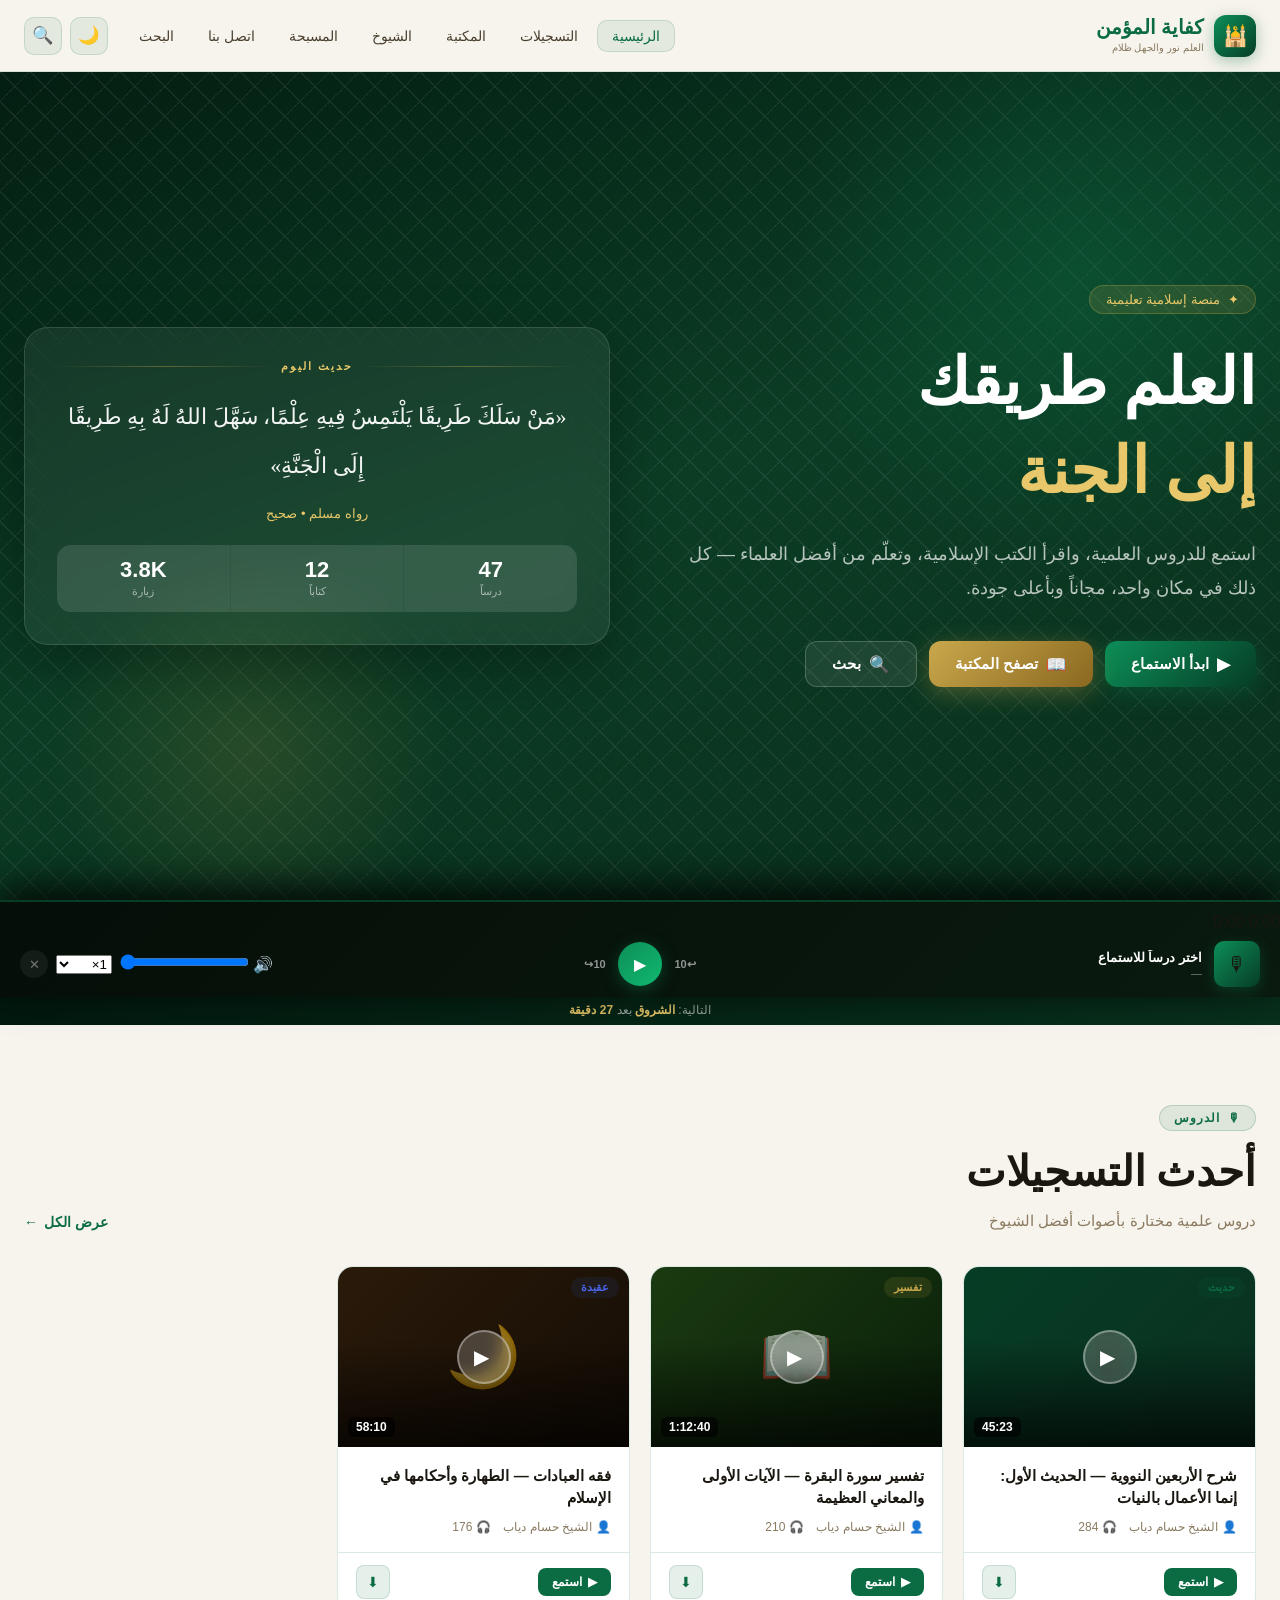
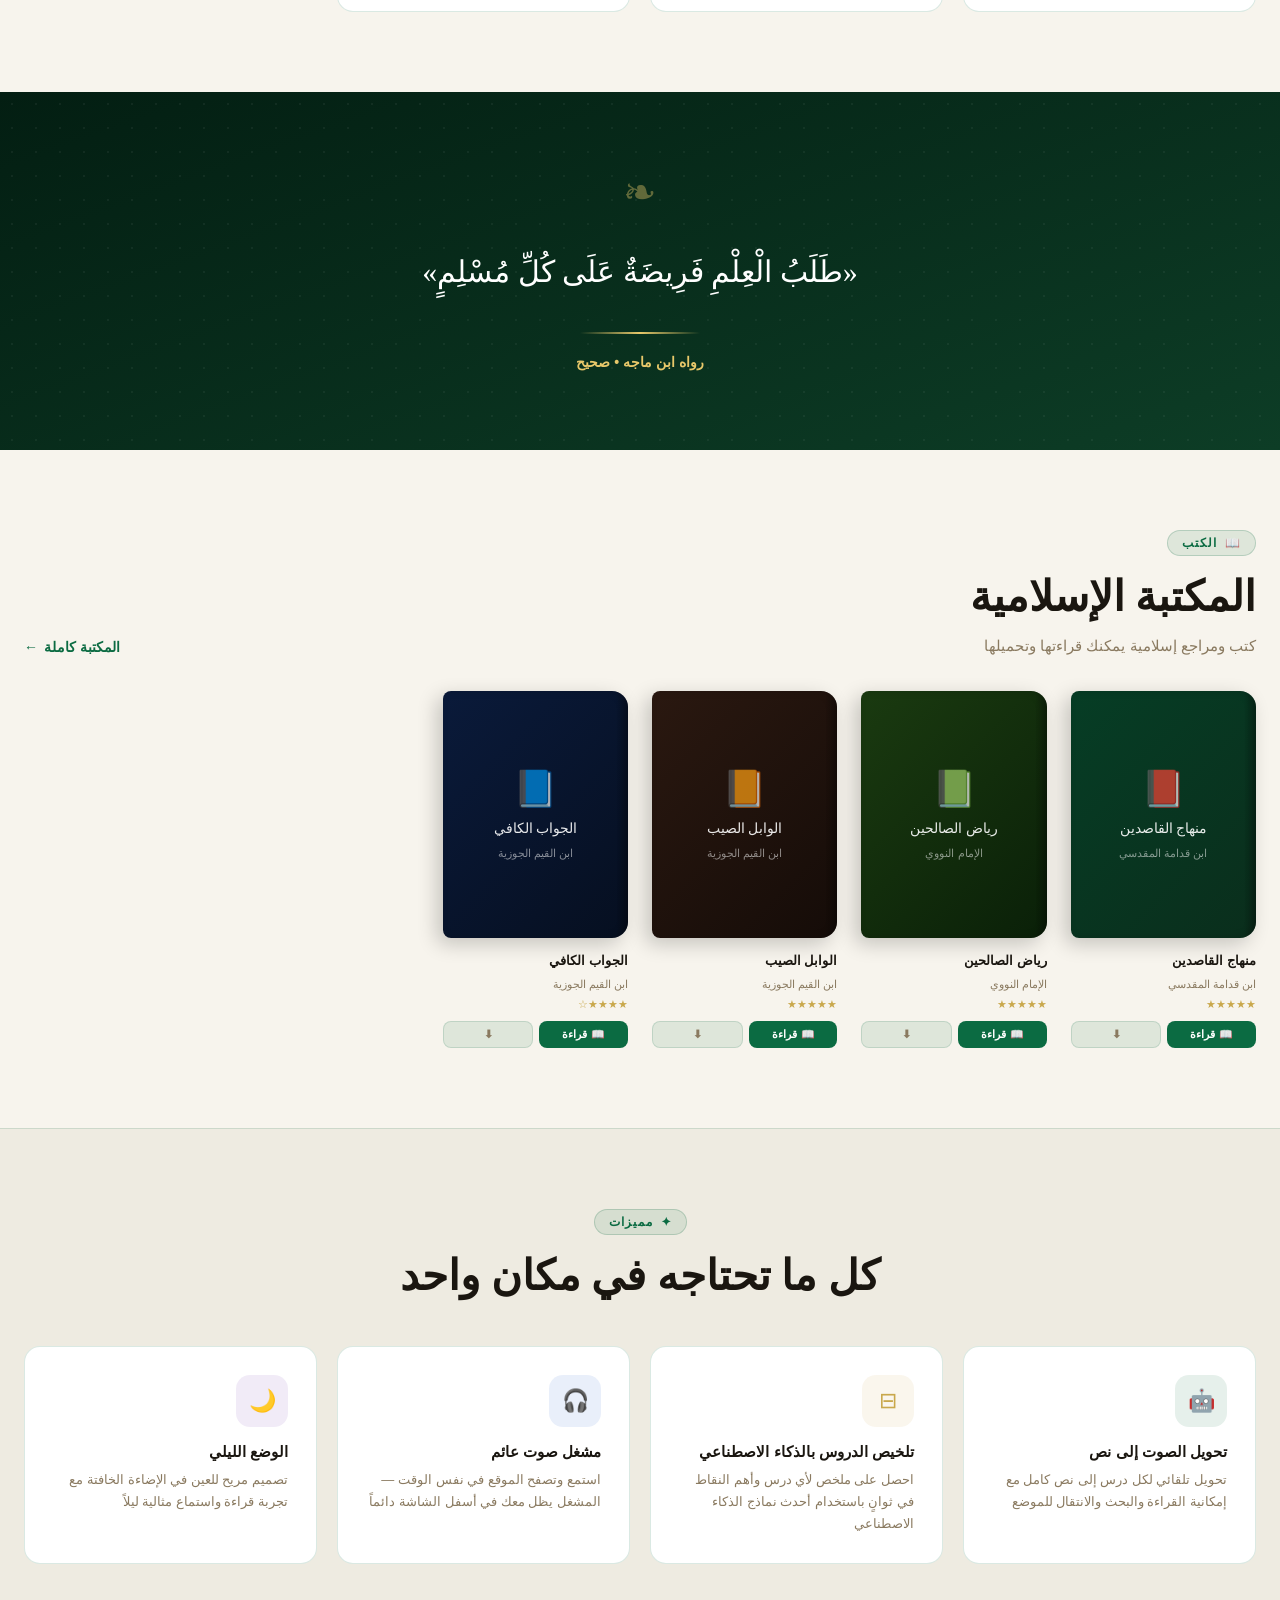
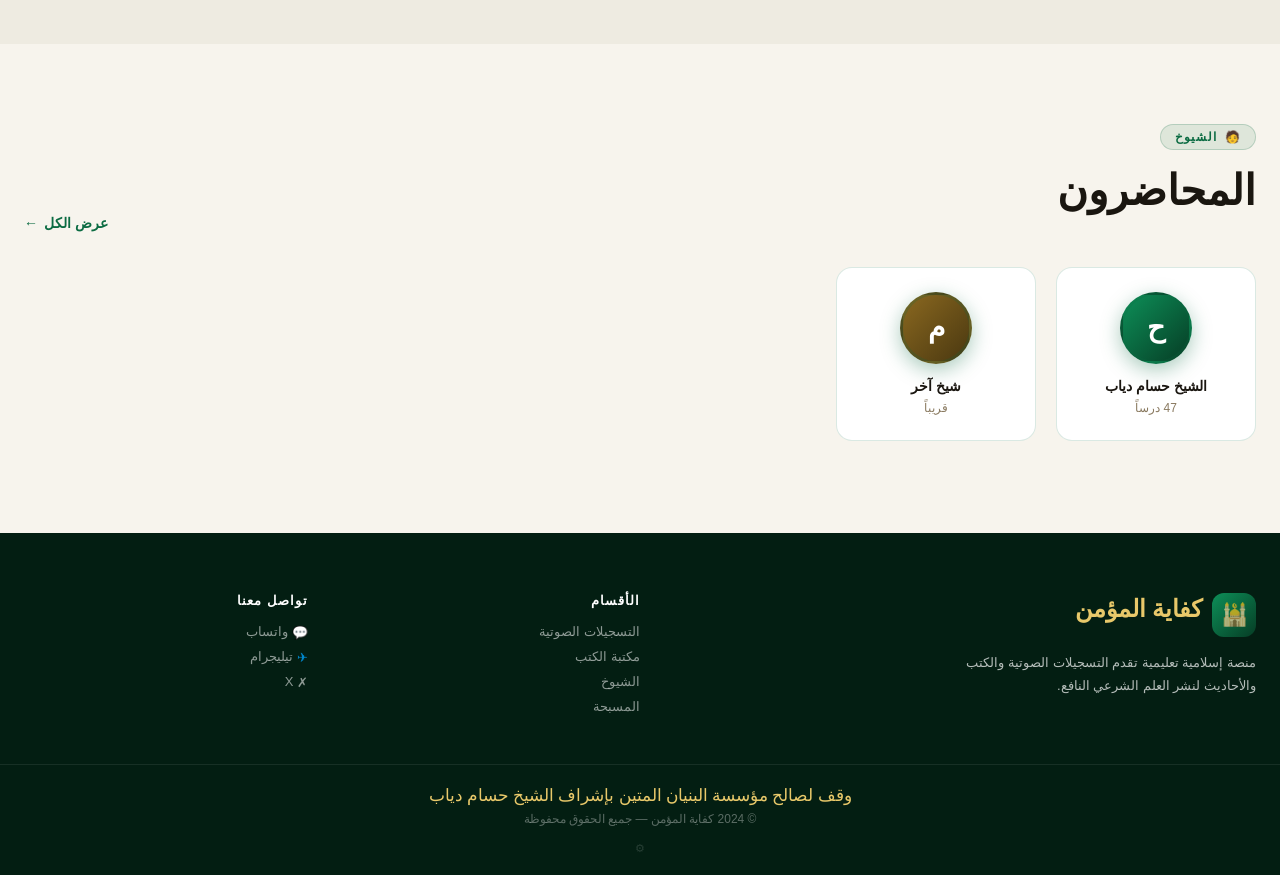
==== commit a0d9fb75: "Add CSP meta tag to HTML pages for GitHub Pages compatibility" ====
--- a/index.html
+++ b/index.html
@@ -3,6 +3,7 @@
 <head>
 <meta charset="UTF-8">
 <meta name="viewport" content="width=device-width, initial-scale=1.0">
+<meta http-equiv="Content-Security-Policy" content="default-src 'self'; script-src 'self' 'unsafe-inline'; style-src 'self' 'unsafe-inline' https://fonts.googleapis.com; font-src 'self' https://fonts.gstatic.com data:; img-src 'self' data: blob: https://res.cloudinary.com; media-src 'self' blob: https://res.cloudinary.com; connect-src 'self' https://qfmsplotijbnwderzbkv.supabase.co https://api.groq.com https://api.cloudinary.com; worker-src 'self' blob:; base-uri 'self'; form-action 'self'">
 <title>كفاية المؤمن</title>
 <script>(function(){var t=localStorage.getItem('theme');if(t==='dark')document.documentElement.setAttribute('data-theme','dark');})()</script>
 <link rel="stylesheet" href="styles.css">
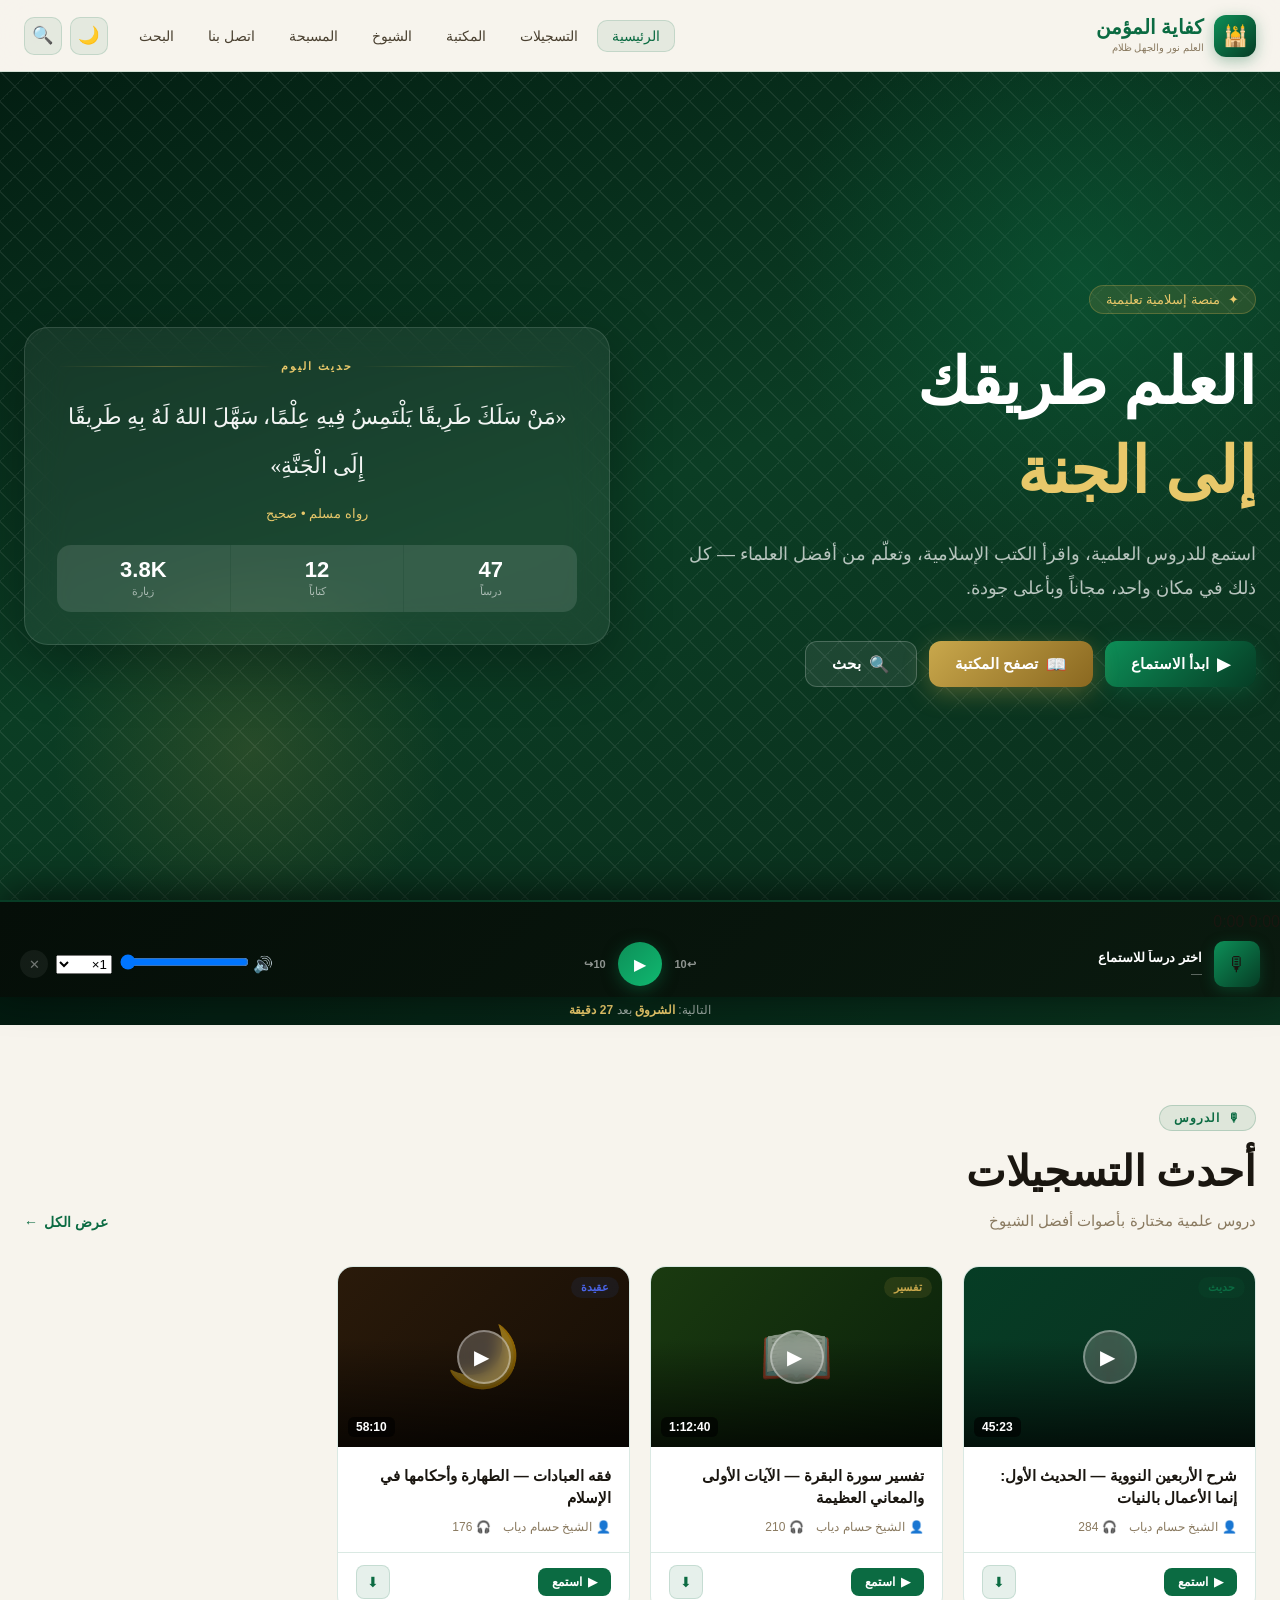
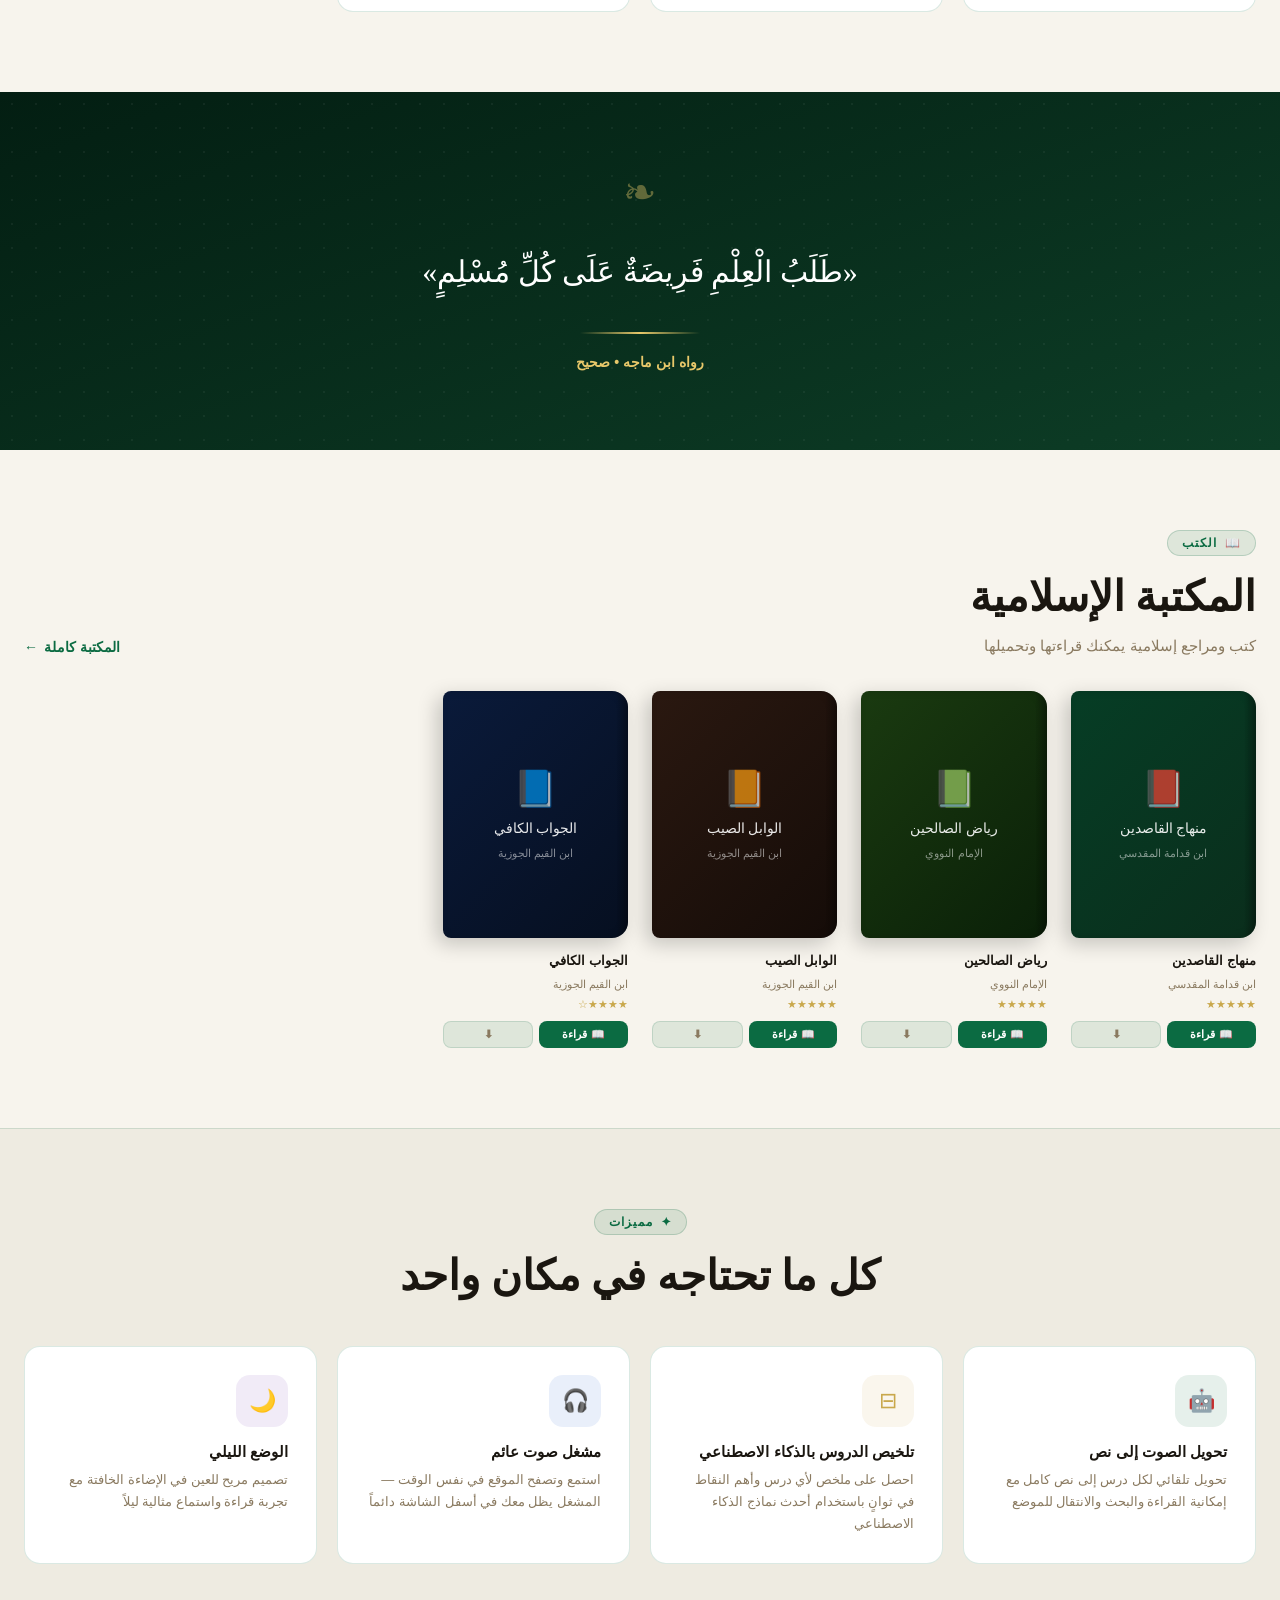
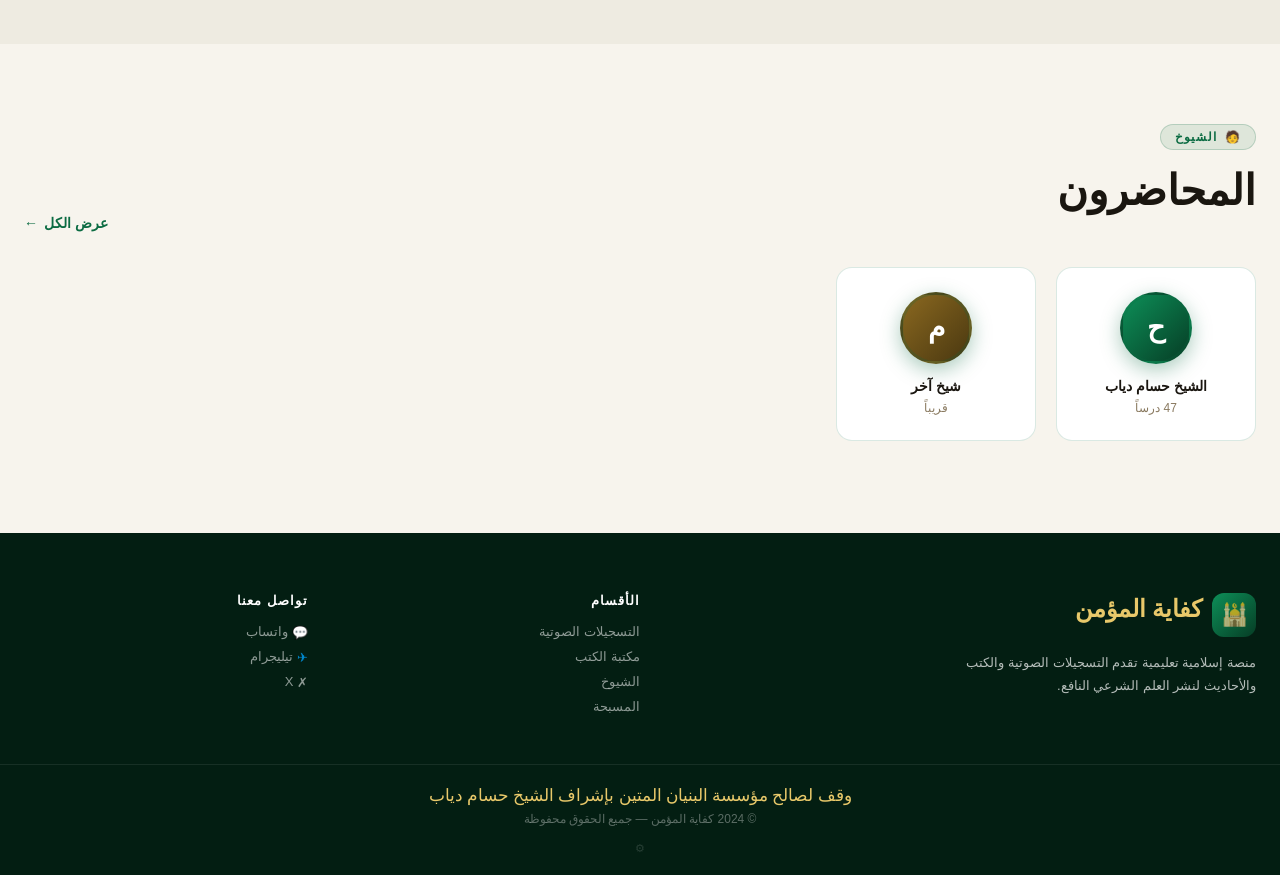
==== commit 16f10a00: "Fix audio player: remove duplicate floating player with wrong IDs, keep correct one inside body" ====
--- a/index.html
+++ b/index.html
@@ -28,7 +28,7 @@
       <div class="nav-link" onclick="showPage('books',this)">المكتبة</div>
       <div class="nav-link" onclick="showPage('sheikhs-page',this)">الشيوخ</div>
       <div class="nav-link" onclick="showPage('tasbih-page',this)">المسبحة</div>
-      <div class="nav-link" onclick="showPage('contact',this)">اتصل بنا</div>
+      <div class="nav-link" onclick="openContactModal()">اتصل بنا</div>
       <div class="nav-link" onclick="showPage('search-page',this)">البحث</div>
     </div>
     <div class="nav-actions">
@@ -620,101 +620,6 @@
 <!-- FLOATING PLAYER -->
 <audio id="real-audio" preload="none"></audio>
 <div class="floating-player" id="floating-player">
-  <!-- Top progress bar -->
-  <div class="player-topbar" id="p-topbar" onclick="seekAudioFloat(event)">
-    <div class="player-topbar-fill" id="p-fill"></div>
-  </div>
-  <div class="player-inner">
-    <!-- Info -->
-    <div class="player-info">
-      <div class="player-thumb" id="player-thumb-icon">🎙</div>
-      <div style="min-width:0">
-        <div class="player-title" id="player-title-el">اختر درساً للاستماع</div>
-        <div class="player-sheikh" id="player-sheikh-el">—</div>
-      </div>
-    </div>
-    <!-- Controls -->
-    <div class="player-controls">
-      <div class="player-btns">
-        <button class="player-btn" onclick="skipAudio(-10)" title="10ث للخلف" style="font-size:11px">↩10</button>
-        <button class="player-btn player-btn-main" id="player-play" onclick="togglePlay()">
-          <span id="player-play-icon" style="font-size:18px">▶</span>
-        </button>
-        <button class="player-btn" onclick="skipAudio(10)" title="10ث للأمام" style="font-size:11px">10↪</button>
-      </div>
-      <div class="player-progress">
-        <span class="player-time" id="p-cur">0:00</span>
-        <div class="progress-bar" id="p-bar" onclick="seekAudioFloat(event)">
-          <div class="progress-fill" id="p-bar-fill" style="width:0%"></div>
-        </div>
-        <span class="player-time" id="p-total">0:00</span>
-      </div>
-    </div>
-    <!-- Right -->
-    <div class="player-right">
-      <button class="player-btn" onclick="toggleMute()" id="mute-btn">🔊</button>
-      <input type="range" min="0" max="100" value="90" oninput="setVolume(this.value)"
-        style="width:65px;accent-color:#10b870;cursor:pointer">
-      <select onchange="setSpeed(this.value)"
-        style="background:rgba(255,255,255,0.07);border:1px solid rgba(255,255,255,0.12);color:rgba(255,255,255,0.7);border-radius:6px;padding:4px 6px;font-size:11px;font-family:'Tajawal',sans-serif;cursor:pointer;outline:none">
-        <option value="0.75">0.75×</option>
-        <option value="1" selected>1×</option>
-        <option value="1.25">1.25×</option>
-        <option value="1.5">1.5×</option>
-        <option value="2">2×</option>
-      </select>
-      <button class="player-close" onclick="closePlayer()">✕</button>
-    </div>
-  </div>
-</div>
-
-<!-- FOOTER -->
-<footer id="main-footer">
-  <div class="footer-inner">
-    <div class="footer-brand">
-      <div style="display:flex;align-items:center;gap:10px;margin-bottom:14px">
-        <div style="width:44px;height:44px;border-radius:12px;background:linear-gradient(135deg,var(--em2),var(--em-dark));display:flex;align-items:center;justify-content:center;font-size:22px">🕌</div>
-        <h2 style="font-family:'Amiri',serif;font-size:24px;color:var(--gold2)">كفاية المؤمن</h2>
-      </div>
-      <p>منصة إسلامية تعليمية تقدم التسجيلات الصوتية والكتب والأحاديث لنشر العلم الشرعي النافع.</p>
-    </div>
-    <div class="footer-col">
-      <h4>الأقسام</h4>
-      <a class="footer-link" onclick="showPage('audios')">التسجيلات الصوتية</a>
-      <a class="footer-link" onclick="showPage('books')">مكتبة الكتب</a>
-      <a class="footer-link" onclick="showPage('sheikhs-page')">الشيوخ</a>
-      <a class="footer-link" onclick="showPage('tasbih-page')">المسبحة</a>
-    </div>
-    <div class="footer-col">
-      <h4>تواصل معنا</h4>
-      <a class="footer-link"><span class="ic" style="color:#25d366">💬</span> واتساب</a>
-      <a class="footer-link"><span class="ic" style="color:#0088cc">✈</span> تيليجرام</a>
-      <a class="footer-link"><span class="ic">✗</span> X</a>
-    </div>
-  </div>
-  <div class="footer-bottom">
-    <p class="footer-waqf">وقف لصالح مؤسسة البنيان المتين بإشراف الشيخ حسام دياب</p>
-    <p class="footer-sub">© 2024 كفاية المؤمن — جميع الحقوق محفوظة</p>
-    <a class="footer-admin-link" onclick="window.location.href='dashboard.html'">⚙</a>
-  </div>
-</footer>
-
-<!-- TOAST -->
-<div style="position:fixed;bottom:90px;right:24px;z-index:300" id="toast-wrap">
-  <div id="main-toast" style="background:#0e1a12;border:1px solid rgba(201,168,76,0.3);border-radius:12px;padding:14px 20px;display:flex;align-items:center;gap:10px;font-size:14px;color:white;box-shadow:0 10px 40px rgba(0,0,0,0.4);transform:translateY(100px);opacity:0;transition:all .3s">
-    <span id="toast-icon" style="color:#2dc77a;font-size:18px">✅</span>
-    <span id="toast-text">تم</span>
-  </div>
-</div>
-
-
-<!-- ═══════════════════════════════════════
-     SUPABASE INTEGRATION
-═══════════════════════════════════════ -->
-<script src="app.js"></script>
-</body>
-</html><!-- ══ مشغل الصوت العائم ══ -->
-<div class="floating-player" id="floating-player">
   <!-- Progress bar on top -->
   <div class="player-progress-wrap" style="padding-top:8px">
     <div class="player-progress-bar" id="progress-bar" onclick="seekProgress(event)">
@@ -761,81 +666,121 @@
       <button class="player-close" onclick="closePlayer()" title="إغلاق">✕</button>
     </div>
   </div>
-</div><!-- ══════════════════════════════════════════
-     CONTACT PAGE
-══════════════════════════════════════════ -->
-<div class="page" id="page-contact">
-  <div style="background:linear-gradient(160deg,var(--em-deep),#0b3d24);padding:60px 24px 40px">
-    <div style="max-width:700px;margin:0 auto;text-align:center">
-      <div class="sec-label" style="margin-bottom:12px"><span class="ic">✉</span> تواصل معنا</div>
-      <h1 style="font-family:'Amiri',serif;font-size:clamp(28px,4vw,42px);color:white;margin-bottom:12px">اتصل بنا</h1>
-      <p style="color:rgba(255,255,255,0.6);font-size:15px">نسعد بتواصلك معنا في أي استفسار أو اقتراح</p>
-    </div>
-  </div>
-
-  <div style="max-width:700px;margin:0 auto;padding:50px 24px 80px">
-    <div style="background:var(--card);border:1px solid var(--border);border-radius:20px;padding:36px">
-
-      <div id="contact-success" style="display:none;background:rgba(11,107,66,0.1);border:1px solid rgba(11,107,66,0.3);border-radius:14px;padding:24px;text-align:center;margin-bottom:24px">
-        <div style="font-size:48px;margin-bottom:12px">✅</div>
-        <h3 style="font-size:18px;font-weight:700;color:var(--em);margin-bottom:8px">تم إرسال رسالتك بنجاح</h3>
-        <p style="color:var(--text3);font-size:14px">سنرد عليك في أقرب وقت ممكن على بريدك الإلكتروني.</p>
-      </div>
-
-      <div id="contact-form">
-        <div style="display:grid;grid-template-columns:1fr 1fr;gap:16px;margin-bottom:16px">
-          <div>
-            <label style="display:block;font-size:13px;font-weight:700;margin-bottom:6px;color:var(--text2)">الاسم الكامل *</label>
-            <input id="cf-name" type="text" placeholder="اسمك الكريم"
-              style="width:100%;padding:11px 14px;border:1px solid var(--border);border-radius:10px;background:var(--bg2);color:var(--text);font-family:'Tajawal',sans-serif;font-size:14px;outline:none;transition:border-color .2s"
-              onfocus="this.style.borderColor='var(--em)'" onblur="this.style.borderColor='var(--border)'">
-          </div>
-          <div>
-            <label style="display:block;font-size:13px;font-weight:700;margin-bottom:6px;color:var(--text2)">البريد الإلكتروني *</label>
-            <input id="cf-email" type="email" placeholder="example@gmail.com"
-              style="width:100%;padding:11px 14px;border:1px solid var(--border);border-radius:10px;background:var(--bg2);color:var(--text);font-family:'Tajawal',sans-serif;font-size:14px;outline:none;transition:border-color .2s"
-              onfocus="this.style.borderColor='var(--em)'" onblur="this.style.borderColor='var(--border)'">
-          </div>
-        </div>
-        <div style="margin-bottom:16px">
-          <label style="display:block;font-size:13px;font-weight:700;margin-bottom:6px;color:var(--text2)">الموضوع</label>
-          <select id="cf-subject"
-            style="width:100%;padding:11px 14px;border:1px solid var(--border);border-radius:10px;background:var(--bg2);color:var(--text);font-family:'Tajawal',sans-serif;font-size:14px;outline:none;cursor:pointer">
-            <option>استفسار عام</option>
-            <option>اقتراح تحسين</option>
-            <option>الإبلاغ عن خطأ</option>
-            <option>طلب محتوى</option>
-            <option>تعاون وشراكة</option>
-          </select>
-        </div>
-        <div style="margin-bottom:24px">
-          <label style="display:block;font-size:13px;font-weight:700;margin-bottom:6px;color:var(--text2)">الرسالة *</label>
-          <textarea id="cf-message" placeholder="اكتب رسالتك هنا..." rows="6"
-            style="width:100%;padding:12px 14px;border:1px solid var(--border);border-radius:10px;background:var(--bg2);color:var(--text);font-family:'Tajawal',sans-serif;font-size:14px;resize:vertical;outline:none;transition:border-color .2s;line-height:1.7"
-            onfocus="this.style.borderColor='var(--em)'" onblur="this.style.borderColor='var(--border)'"></textarea>
-        </div>
-        <button onclick="submitContact()" id="cf-submit"
-          style="width:100%;padding:14px;background:linear-gradient(135deg,var(--em2),var(--em-dark));color:white;border:none;border-radius:12px;font-family:'Tajawal',sans-serif;font-size:16px;font-weight:700;cursor:pointer;transition:all .2s;box-shadow:0 6px 20px rgba(11,107,66,0.35)"
-          onmouseover="this.style.transform='translateY(-2px)'" onmouseout="this.style.transform='translateY(0)'">
-          <span class="ic">✉</span> إرسال الرسالة
-        </button>
-      </div>
+</div>
+
+<!-- FOOTER -->
+<footer id="main-footer">
+  <div class="footer-inner">
+    <div class="footer-brand">
+      <div style="display:flex;align-items:center;gap:10px;margin-bottom:14px">
+        <div style="width:44px;height:44px;border-radius:12px;background:linear-gradient(135deg,var(--em2),var(--em-dark));display:flex;align-items:center;justify-content:center;font-size:22px">🕌</div>
+        <h2 style="font-family:'Amiri',serif;font-size:24px;color:var(--gold2)">كفاية المؤمن</h2>
+      </div>
+      <p>منصة إسلامية تعليمية تقدم التسجيلات الصوتية والكتب والأحاديث لنشر العلم الشرعي النافع.</p>
+    </div>
+    <div class="footer-col">
+      <h4>الأقسام</h4>
+      <a class="footer-link" onclick="showPage('audios')">التسجيلات الصوتية</a>
+      <a class="footer-link" onclick="showPage('books')">مكتبة الكتب</a>
+      <a class="footer-link" onclick="showPage('sheikhs-page')">الشيوخ</a>
+      <a class="footer-link" onclick="showPage('tasbih-page')">المسبحة</a>
+    </div>
+    <div class="footer-col">
+      <h4>تواصل معنا</h4>
+      <a class="footer-link"><span class="ic" style="color:#25d366">💬</span> واتساب</a>
+      <a class="footer-link"><span class="ic" style="color:#0088cc">✈</span> تيليجرام</a>
+      <a class="footer-link"><span class="ic">✗</span> X</a>
+    </div>
+  </div>
+  <div class="footer-bottom">
+    <p class="footer-waqf">وقف لصالح مؤسسة البنيان المتين بإشراف الشيخ حسام دياب</p>
+    <p class="footer-sub">© 2024 كفاية المؤمن — جميع الحقوق محفوظة</p>
+    <a class="footer-admin-link" onclick="window.location.href='dashboard.html'">⚙</a>
+  </div>
+</footer>
+
+<!-- TOAST -->
+<div style="position:fixed;bottom:90px;right:24px;z-index:300" id="toast-wrap">
+  <div id="main-toast" style="background:#0e1a12;border:1px solid rgba(201,168,76,0.3);border-radius:12px;padding:14px 20px;display:flex;align-items:center;gap:10px;font-size:14px;color:white;box-shadow:0 10px 40px rgba(0,0,0,0.4);transform:translateY(100px);opacity:0;transition:all .3s">
+    <span id="toast-icon" style="color:#2dc77a;font-size:18px">✅</span>
+    <span id="toast-text">تم</span>
+  </div>
+</div>
+
+
+<!-- ═══════════════════════════════════════
+     SUPABASE INTEGRATION
+═══════════════════════════════════════ -->
+<!-- CONTACT MODAL -->
+<div class="modal-overlay" id="contact-modal" onclick="if(event.target===this)closeContactModal()" style="z-index:600">
+  <div class="modal" style="max-width:580px">
+    <div class="modal-header" style="border-bottom:1px solid var(--border);padding-bottom:16px;margin-bottom:20px">
+      <h3 style="font-size:17px;font-weight:700;display:flex;align-items:center;gap:8px"><span class="ic">✉</span> اتصل بنا</h3>
+      <button onclick="closeContactModal()" style="background:none;border:none;font-size:18px;cursor:pointer;color:var(--text3)">✕</button>
+    </div>
+
+    <div id="contact-success" style="display:none;background:rgba(11,107,66,0.1);border:1px solid rgba(11,107,66,0.3);border-radius:14px;padding:24px;text-align:center;margin-bottom:24px">
+      <div style="font-size:48px;margin-bottom:12px">✅</div>
+      <h3 style="font-size:18px;font-weight:700;color:var(--em);margin-bottom:8px">تم إرسال رسالتك بنجاح</h3>
+      <p style="color:var(--text3);font-size:14px">سنرد عليك في أقرب وقت ممكن على بريدك الإلكتروني.</p>
+      <button onclick="closeContactModal()" style="margin-top:16px;padding:10px 28px;background:var(--em);color:white;border:none;border-radius:10px;font-family:'Tajawal',sans-serif;font-size:14px;font-weight:700;cursor:pointer">إغلاق</button>
+    </div>
+
+    <div id="contact-form">
+      <div style="display:grid;grid-template-columns:1fr 1fr;gap:16px;margin-bottom:16px">
+        <div>
+          <label style="display:block;font-size:13px;font-weight:700;margin-bottom:6px;color:var(--text2)">الاسم الكامل *</label>
+          <input id="cf-name" type="text" placeholder="اسمك الكريم"
+            style="width:100%;padding:11px 14px;border:1px solid var(--border);border-radius:10px;background:var(--bg2);color:var(--text);font-family:'Tajawal',sans-serif;font-size:14px;outline:none;transition:border-color .2s"
+            onfocus="this.style.borderColor='var(--em)'" onblur="this.style.borderColor='var(--border)'">
+        </div>
+        <div>
+          <label style="display:block;font-size:13px;font-weight:700;margin-bottom:6px;color:var(--text2)">البريد الإلكتروني *</label>
+          <input id="cf-email" type="email" placeholder="example@gmail.com"
+            style="width:100%;padding:11px 14px;border:1px solid var(--border);border-radius:10px;background:var(--bg2);color:var(--text);font-family:'Tajawal',sans-serif;font-size:14px;outline:none;transition:border-color .2s"
+            onfocus="this.style.borderColor='var(--em)'" onblur="this.style.borderColor='var(--border)'">
+        </div>
+      </div>
+      <div style="margin-bottom:16px">
+        <label style="display:block;font-size:13px;font-weight:700;margin-bottom:6px;color:var(--text2)">الموضوع</label>
+        <select id="cf-subject"
+          style="width:100%;padding:11px 14px;border:1px solid var(--border);border-radius:10px;background:var(--bg2);color:var(--text);font-family:'Tajawal',sans-serif;font-size:14px;outline:none;cursor:pointer">
+          <option>استفسار عام</option>
+          <option>اقتراح تحسين</option>
+          <option>الإبلاغ عن خطأ</option>
+          <option>طلب محتوى</option>
+          <option>تعاون وشراكة</option>
+        </select>
+      </div>
+      <div style="margin-bottom:24px">
+        <label style="display:block;font-size:13px;font-weight:700;margin-bottom:6px;color:var(--text2)">الرسالة *</label>
+        <textarea id="cf-message" placeholder="اكتب رسالتك هنا..." rows="5"
+          style="width:100%;padding:12px 14px;border:1px solid var(--border);border-radius:10px;background:var(--bg2);color:var(--text);font-family:'Tajawal',sans-serif;font-size:14px;resize:vertical;outline:none;transition:border-color .2s;line-height:1.7"
+          onfocus="this.style.borderColor='var(--em)'" onblur="this.style.borderColor='var(--border)'"></textarea>
+      </div>
+      <button onclick="submitContact()" id="cf-submit"
+        style="width:100%;padding:14px;background:linear-gradient(135deg,var(--em2),var(--em-dark));color:white;border:none;border-radius:12px;font-family:'Tajawal',sans-serif;font-size:16px;font-weight:700;cursor:pointer;transition:all .2s;box-shadow:0 6px 20px rgba(11,107,66,0.35)"
+        onmouseover="this.style.transform='translateY(-2px)'" onmouseout="this.style.transform='translateY(0)'">
+        <span class="ic">✉</span> إرسال الرسالة
+      </button>
     </div>
 
     <!-- Contact info -->
-    <div style="display:grid;grid-template-columns:repeat(auto-fit,minmax(200px,1fr));gap:16px;margin-top:28px">
-      <div style="background:var(--card);border:1px solid var(--border);border-radius:14px;padding:20px;text-align:center">
-        <div style="font-size:28px;margin-bottom:10px">✉</div>
-        <h4 style="font-size:13px;font-weight:700;margin-bottom:6px">البريد الإلكتروني</h4>
-        <p style="font-size:12px;color:var(--text3)" id="contact-email-display">majdameen86@gmail.com</p>
-      </div>
-      <div style="background:var(--card);border:1px solid var(--border);border-radius:14px;padding:20px;text-align:center" id="contact-wa-card" style="display:none">
-        <div style="font-size:28px;margin-bottom:10px">💬</div>
-        <h4 style="font-size:13px;font-weight:700;margin-bottom:6px">واتساب</h4>
-        <p style="font-size:12px;color:var(--text3)" id="contact-wa-display">—</p>
-      </div>
-    </div>
-  </div>
-</div>
-
-
+    <div style="display:grid;grid-template-columns:repeat(auto-fit,minmax(160px,1fr));gap:12px;margin-top:20px;padding-top:20px;border-top:1px solid var(--border)">
+      <div style="background:var(--bg2);border:1px solid var(--border);border-radius:12px;padding:14px;text-align:center">
+        <div style="font-size:22px;margin-bottom:6px">✉</div>
+        <p style="font-size:11px;color:var(--text3)" id="contact-email-display">majdameen86@gmail.com</p>
+      </div>
+      <div style="background:var(--bg2);border:1px solid var(--border);border-radius:12px;padding:14px;text-align:center" id="contact-wa-card" style="display:none">
+        <div style="font-size:22px;margin-bottom:6px">💬</div>
+        <p style="font-size:11px;color:var(--text3)" id="contact-wa-display">—</p>
+      </div>
+    </div>
+  </div>
+</div>
+
+<script src="app.js"></script>
+</body>
+</html>
+
+
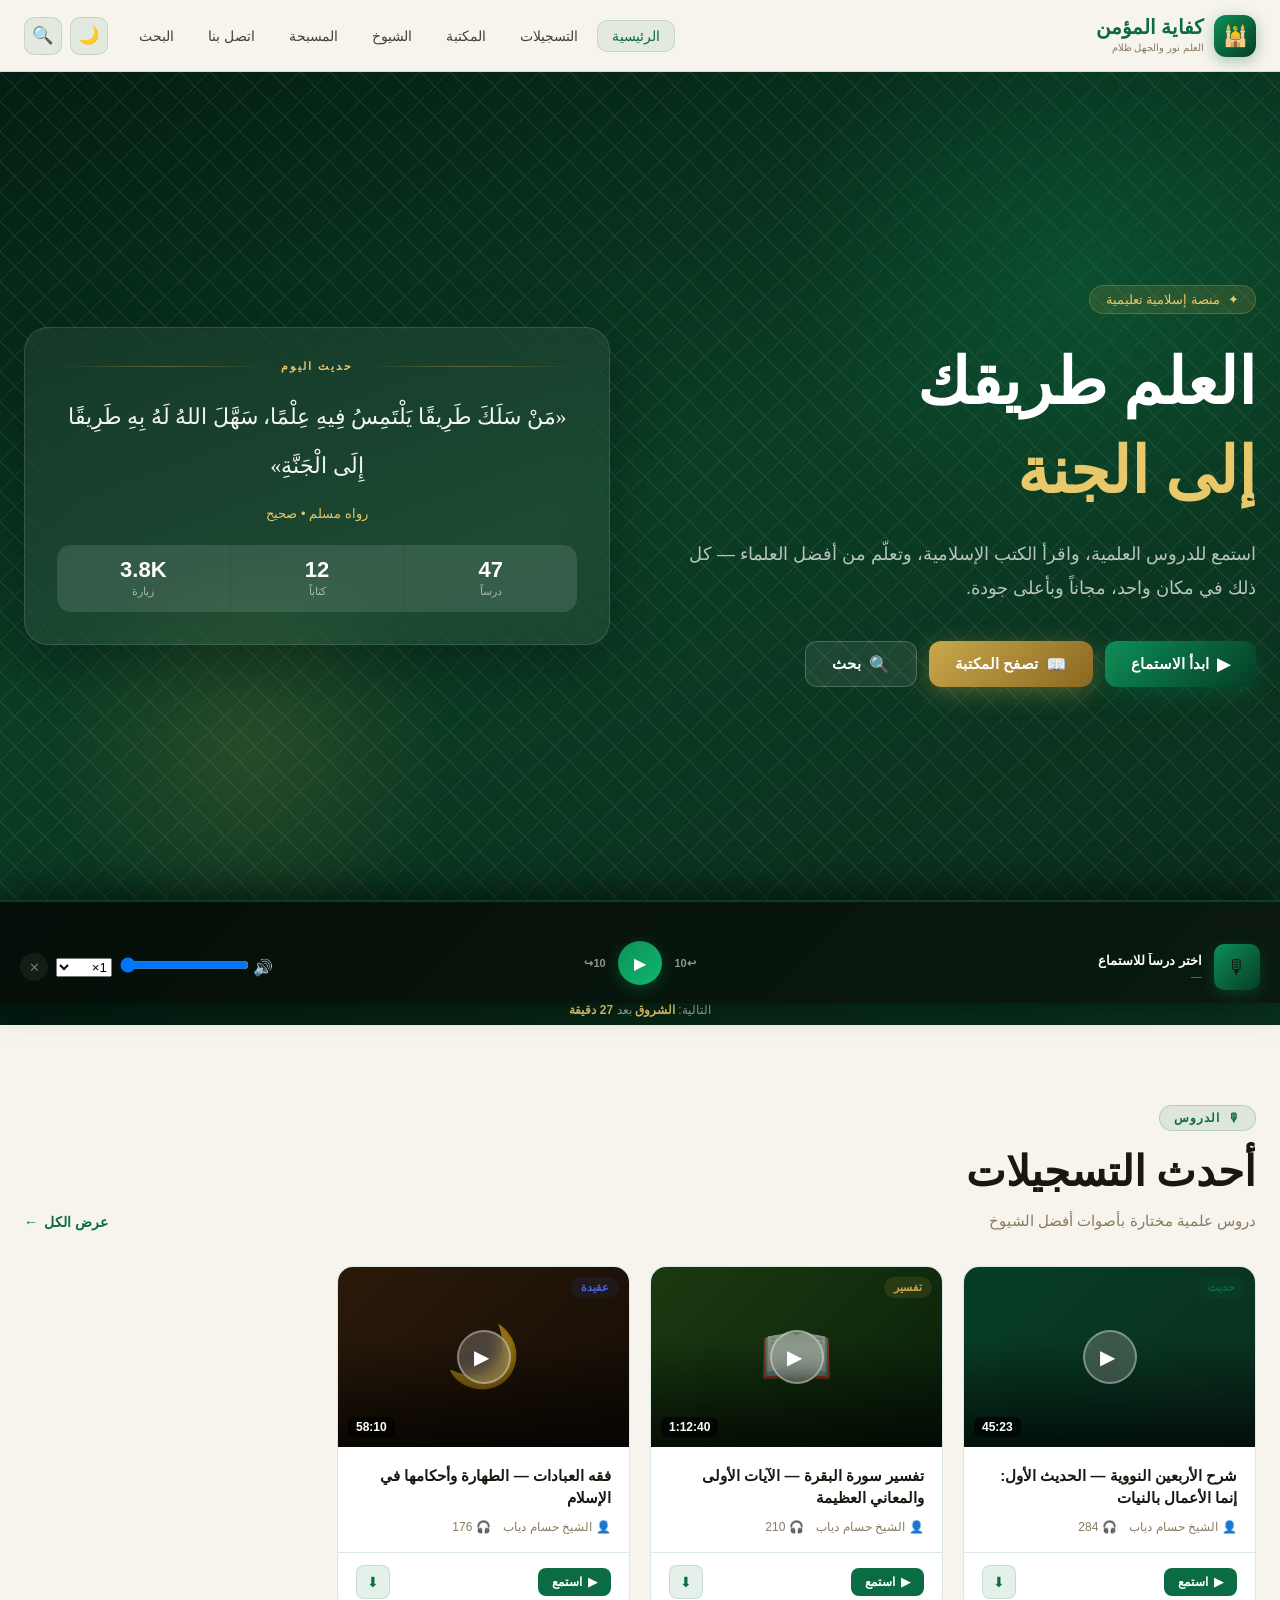
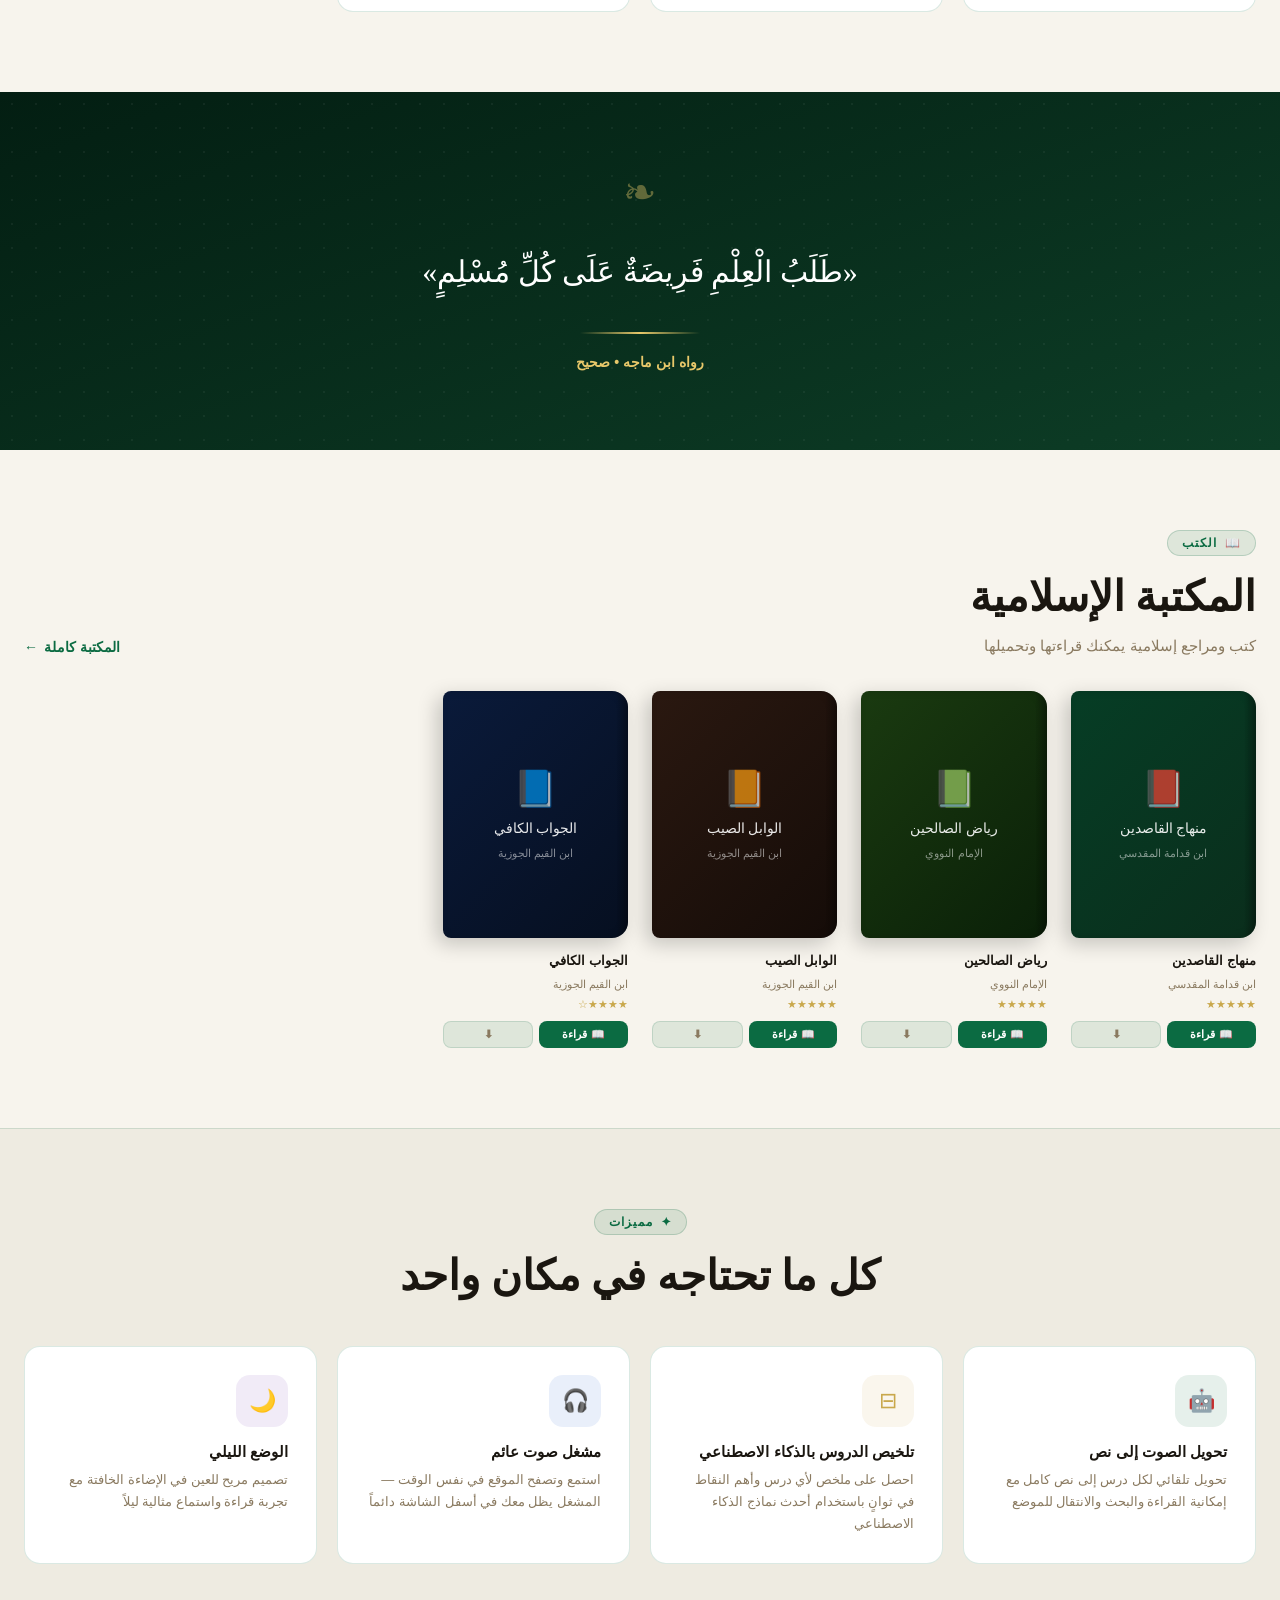
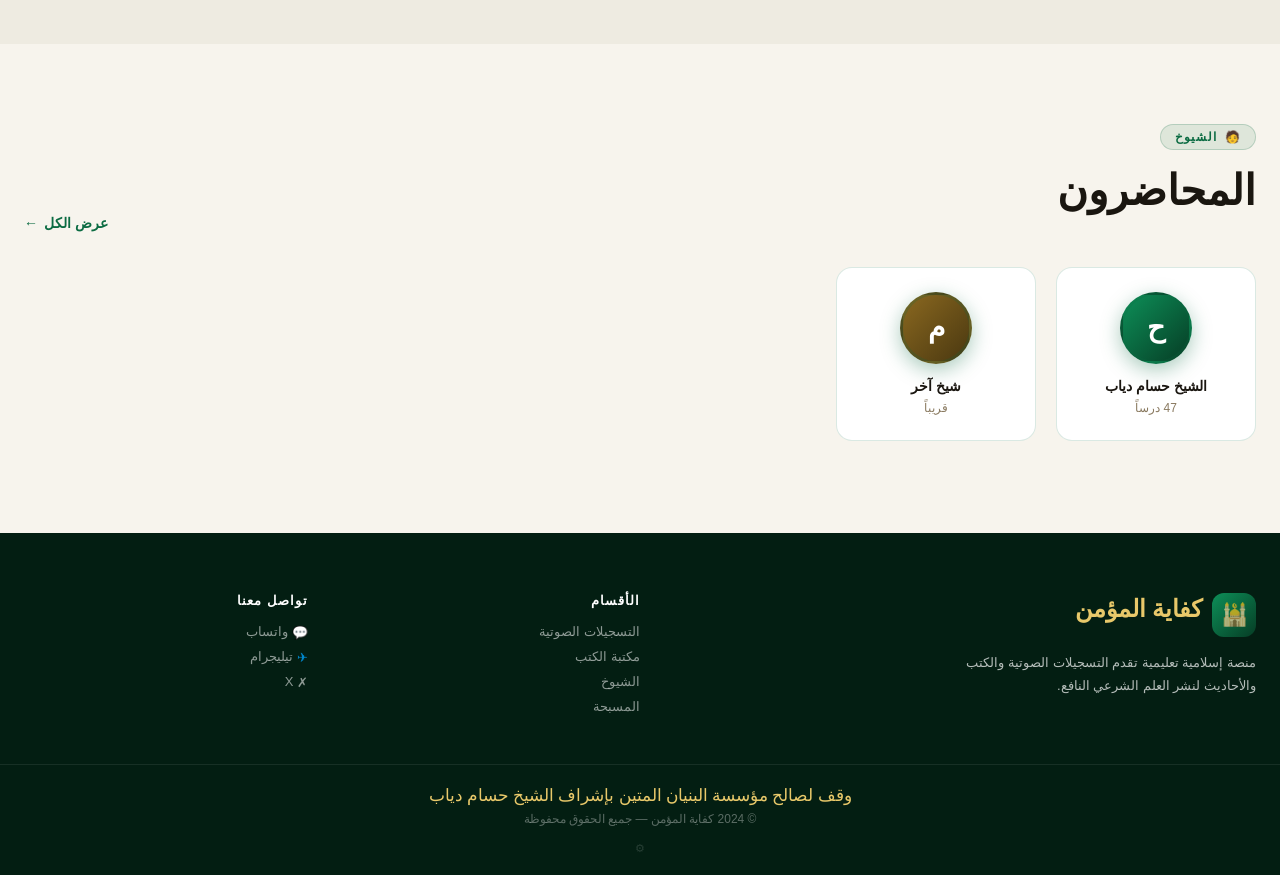
==== commit 85474b47: "feat: استئناف الصوت + قائمة التشغيل + فلترة متقدمة + رفع متعدد ## الميزات المضافة  ### 1. استئناف تش" ====
--- a/index.html
+++ b/index.html
@@ -3,7 +3,7 @@
 <head>
 <meta charset="UTF-8">
 <meta name="viewport" content="width=device-width, initial-scale=1.0">
-<meta http-equiv="Content-Security-Policy" content="default-src 'self'; script-src 'self' 'unsafe-inline'; style-src 'self' 'unsafe-inline' https://fonts.googleapis.com; font-src 'self' https://fonts.gstatic.com data:; img-src 'self' data: blob: https://res.cloudinary.com; media-src 'self' blob: https://res.cloudinary.com; connect-src 'self' https://qfmsplotijbnwderzbkv.supabase.co https://api.groq.com https://api.cloudinary.com; worker-src 'self' blob:; base-uri 'self'; form-action 'self'">
+<meta http-equiv="Content-Security-Policy" content="default-src 'self'; script-src 'self' 'unsafe-inline'; style-src 'self' 'unsafe-inline' https://fonts.googleapis.com; font-src 'self' https://fonts.gstatic.com data:; img-src 'self' data: blob: https: https://res.cloudinary.com https://qfmsplotijbnwderzbkv.supabase.co; media-src 'self' blob: https://res.cloudinary.com https://qfmsplotijbnwderzbkv.supabase.co; connect-src 'self' https://qfmsplotijbnwderzbkv.supabase.co https://api.groq.com https://api.cloudinary.com https://api.aladhan.com; worker-src 'self' blob:; base-uri 'self'; form-action 'self'">
 <title>كفاية المؤمن</title>
 <script>(function(){var t=localStorage.getItem('theme');if(t==='dark')document.documentElement.setAttribute('data-theme','dark');})()</script>
 <link rel="stylesheet" href="styles.css">
@@ -392,38 +392,42 @@
     </div>
   </div>
   <div class="section">
-    <!-- Filters -->
-    <div style="display:flex;gap:10px;flex-wrap:wrap;margin-bottom:28px;align-items:center">
-      <div style="display:flex;align-items:center;gap:8px;background:var(--card);border:1px solid var(--border);border-radius:10px;padding:9px 14px;flex:1;min-width:200px">
-        <span class="ic" style="color:var(--text3)">🔍</span>
-        <input type="text" placeholder="البحث في التسجيلات..." style="border:none;background:none;font-family:'Tajawal',sans-serif;font-size:14px;color:var(--text);outline:none;flex:1">
-      </div>
-      <select style="padding:10px 14px;background:var(--card);border:1px solid var(--border);border-radius:10px;color:var(--text);font-family:'Tajawal',sans-serif;font-size:14px;outline:none">
-        <option>كل التصنيفات</option>
-        <option>فقه</option><option>تفسير</option><option>عقيدة</option><option>سيرة</option><option>حديث</option>
-      </select>
+    <!-- Advanced Filters -->
+    <div style="background:var(--card);border:1px solid var(--border);border-radius:14px;padding:16px 20px;margin-bottom:24px">
+      <div style="display:flex;gap:10px;flex-wrap:wrap;align-items:center;margin-bottom:12px">
+        <!-- بحث -->
+        <div style="display:flex;align-items:center;gap:8px;background:var(--bg);border:1px solid var(--border);border-radius:10px;padding:9px 14px;flex:2;min-width:200px">
+          <span class="ic" style="color:var(--text3)">🔍</span>
+          <input id="filter-search" type="text" placeholder="البحث في التسجيلات..." oninput="applyAudioFilters()" style="border:none;background:none;font-family:'Tajawal',sans-serif;font-size:14px;color:var(--text);outline:none;flex:1">
+        </div>
+        <!-- فلتر الشيخ -->
+        <select id="filter-sheikh" onchange="applyAudioFilters()" style="padding:10px 12px;background:var(--bg);border:1px solid var(--border);border-radius:10px;color:var(--text);font-family:'Tajawal',sans-serif;font-size:14px;outline:none;flex:1;min-width:140px">
+          <option value="">👤 كل الشيوخ</option>
+        </select>
+        <!-- فلتر التصنيف -->
+        <select id="filter-category" onchange="applyAudioFilters()" style="padding:10px 12px;background:var(--bg);border:1px solid var(--border);border-radius:10px;color:var(--text);font-family:'Tajawal',sans-serif;font-size:14px;outline:none;flex:1;min-width:140px">
+          <option value="">🏷 كل التصنيفات</option>
+        </select>
+      </div>
+      <div style="display:flex;gap:10px;flex-wrap:wrap;align-items:center">
+        <!-- فلتر المدة -->
+        <select id="filter-duration" onchange="applyAudioFilters()" style="padding:9px 12px;background:var(--bg);border:1px solid var(--border);border-radius:10px;color:var(--text);font-family:'Tajawal',sans-serif;font-size:13px;outline:none">
+          <option value="">⏱ أي مدة</option>
+          <option value="short">أقل من 30 دقيقة</option>
+          <option value="medium">30 – 60 دقيقة</option>
+          <option value="long">أكثر من 60 دقيقة</option>
+        </select>
+        <!-- الترتيب -->
+        <select id="filter-sort" onchange="applyAudioFilters()" style="padding:9px 12px;background:var(--bg);border:1px solid var(--border);border-radius:10px;color:var(--text);font-family:'Tajawal',sans-serif;font-size:13px;outline:none">
+          <option value="newest">🕐 الأحدث</option>
+          <option value="popular">🎧 الأكثر استماعاً</option>
+        </select>
+        <!-- إعادة تعيين -->
+        <button onclick="resetAudioFilters()" style="padding:9px 14px;background:transparent;border:1px solid var(--border);border-radius:10px;color:var(--text3);font-family:'Tajawal',sans-serif;font-size:13px;cursor:pointer">↺ إعادة تعيين</button>
+      </div>
     </div>
     <div class="audios-grid">
-      <div class="audio-card" onclick="showAudioDetail()">
-        <div class="audio-thumb"><div class="audio-thumb-inner">🎙</div><div class="audio-thumb-overlay"></div><div class="audio-play-btn"><span class="ic">▶</span></div><div class="audio-duration">45:23</div><div class="audio-cat"><span class="badge badge-green">حديث</span></div></div>
-        <div class="audio-body"><h3>شرح الأربعين النووية — الحديث الأول</h3><div class="audio-meta"><span><span class="ic">👤</span> الشيخ حسام دياب</span><span><span class="ic">🎧</span> 284</span></div></div>
-        <div class="audio-footer"><button class="btn-play-small" onclick="event.stopPropagation();showToast('يتم تحميل الدرس من قاعدة البيانات...','success')"><span class="ic">▶</span> استمع</button><button class="btn-download" onclick="event.stopPropagation();showToast('أضف الملف في لوحة التحكم أولاً','error')"><span class="ic">⬇</span></button></div>
-      </div>
-      <div class="audio-card">
-        <div class="audio-thumb" style="background:linear-gradient(135deg,#1a3a10,#0a200a)"><div class="audio-thumb-inner">📖</div><div class="audio-thumb-overlay"></div><div class="audio-play-btn"><span class="ic">▶</span></div><div class="audio-duration">1:12:40</div><div class="audio-cat"><span class="badge badge-gold">تفسير</span></div></div>
-        <div class="audio-body"><h3>تفسير سورة البقرة — الجزء الأول</h3><div class="audio-meta"><span><span class="ic">👤</span> الشيخ حسام دياب</span><span><span class="ic">🎧</span> 210</span></div></div>
-        <div class="audio-footer"><button class="btn-play-small" onclick="showToast('يتم تحميل الدرس من قاعدة البيانات...','success')"><span class="ic">▶</span> استمع</button><button class="btn-download" onclick="showToast('أضف الملف في لوحة التحكم أولاً','error')"><span class="ic">⬇</span></button></div>
-      </div>
-      <div class="audio-card">
-        <div class="audio-thumb" style="background:linear-gradient(135deg,#2a1a0a,#150d05)"><div class="audio-thumb-inner">🌙</div><div class="audio-thumb-overlay"></div><div class="audio-play-btn"><span class="ic">▶</span></div><div class="audio-duration">58:10</div><div class="audio-cat"><span class="badge badge-blue">عقيدة</span></div></div>
-        <div class="audio-body"><h3>فقه العبادات — الطهارة وأحكامها</h3><div class="audio-meta"><span><span class="ic">👤</span> الشيخ حسام دياب</span><span><span class="ic">🎧</span> 176</span></div></div>
-        <div class="audio-footer"><button class="btn-play-small" onclick="showToast('يتم تحميل الدرس من قاعدة البيانات...','success')"><span class="ic">▶</span> استمع</button><button class="btn-download" onclick="showToast('أضف الملف في لوحة التحكم أولاً','error')"><span class="ic">⬇</span></button></div>
-      </div>
-      <div class="audio-card">
-        <div class="audio-thumb" style="background:linear-gradient(135deg,#0a2030,#050f18)"><div class="audio-thumb-inner">🕌</div><div class="audio-thumb-overlay"></div><div class="audio-play-btn"><span class="ic">▶</span></div><div class="audio-duration">1:05:00</div><div class="audio-cat"><span class="badge badge-blue">سيرة</span></div></div>
-        <div class="audio-body"><h3>السيرة النبوية — حياة المصطفى ﷺ</h3><div class="audio-meta"><span><span class="ic">👤</span> الشيخ حسام دياب</span><span><span class="ic">🎧</span> 142</span></div></div>
-        <div class="audio-footer"><button class="btn-play-small" onclick="showToast('يتم تحميل الدرس من قاعدة البيانات...','success')"><span class="ic">▶</span> استمع</button><button class="btn-download" onclick="showToast('أضف الملف في لوحة التحكم أولاً','error')"><span class="ic">⬇</span></button></div>
-      </div>
+      <!-- تُملأ ديناميكياً -->
     </div>
   </div>
 </div>
@@ -644,10 +648,13 @@
     <!-- Controls -->
     <div class="player-controls">
       <div class="player-btns">
+        <button class="player-btn" id="player-prev-btn" onclick="playPrev()" title="الدرس السابق" style="display:none;font-size:13px">⏮</button>
         <button class="player-btn" onclick="skipAudio(-10)" title="10ث للخلف" style="font-size:11px;font-weight:700">↩10</button>
         <button class="player-btn player-btn-main" id="player-play-btn" onclick="togglePlay()">▶</button>
         <button class="player-btn" onclick="skipAudio(10)"  title="10ث للأمام" style="font-size:11px;font-weight:700">10↪</button>
-      </div>
+        <button class="player-btn" id="player-next-btn" onclick="playNext()" title="الدرس التالي" style="display:none;font-size:13px">⏭</button>
+      </div>
+      <span id="player-playlist-counter" style="font-size:10px;color:var(--text3);margin-top:2px;display:block;text-align:center"></span>
     </div>
 
     <!-- Right: volume + speed + close -->
